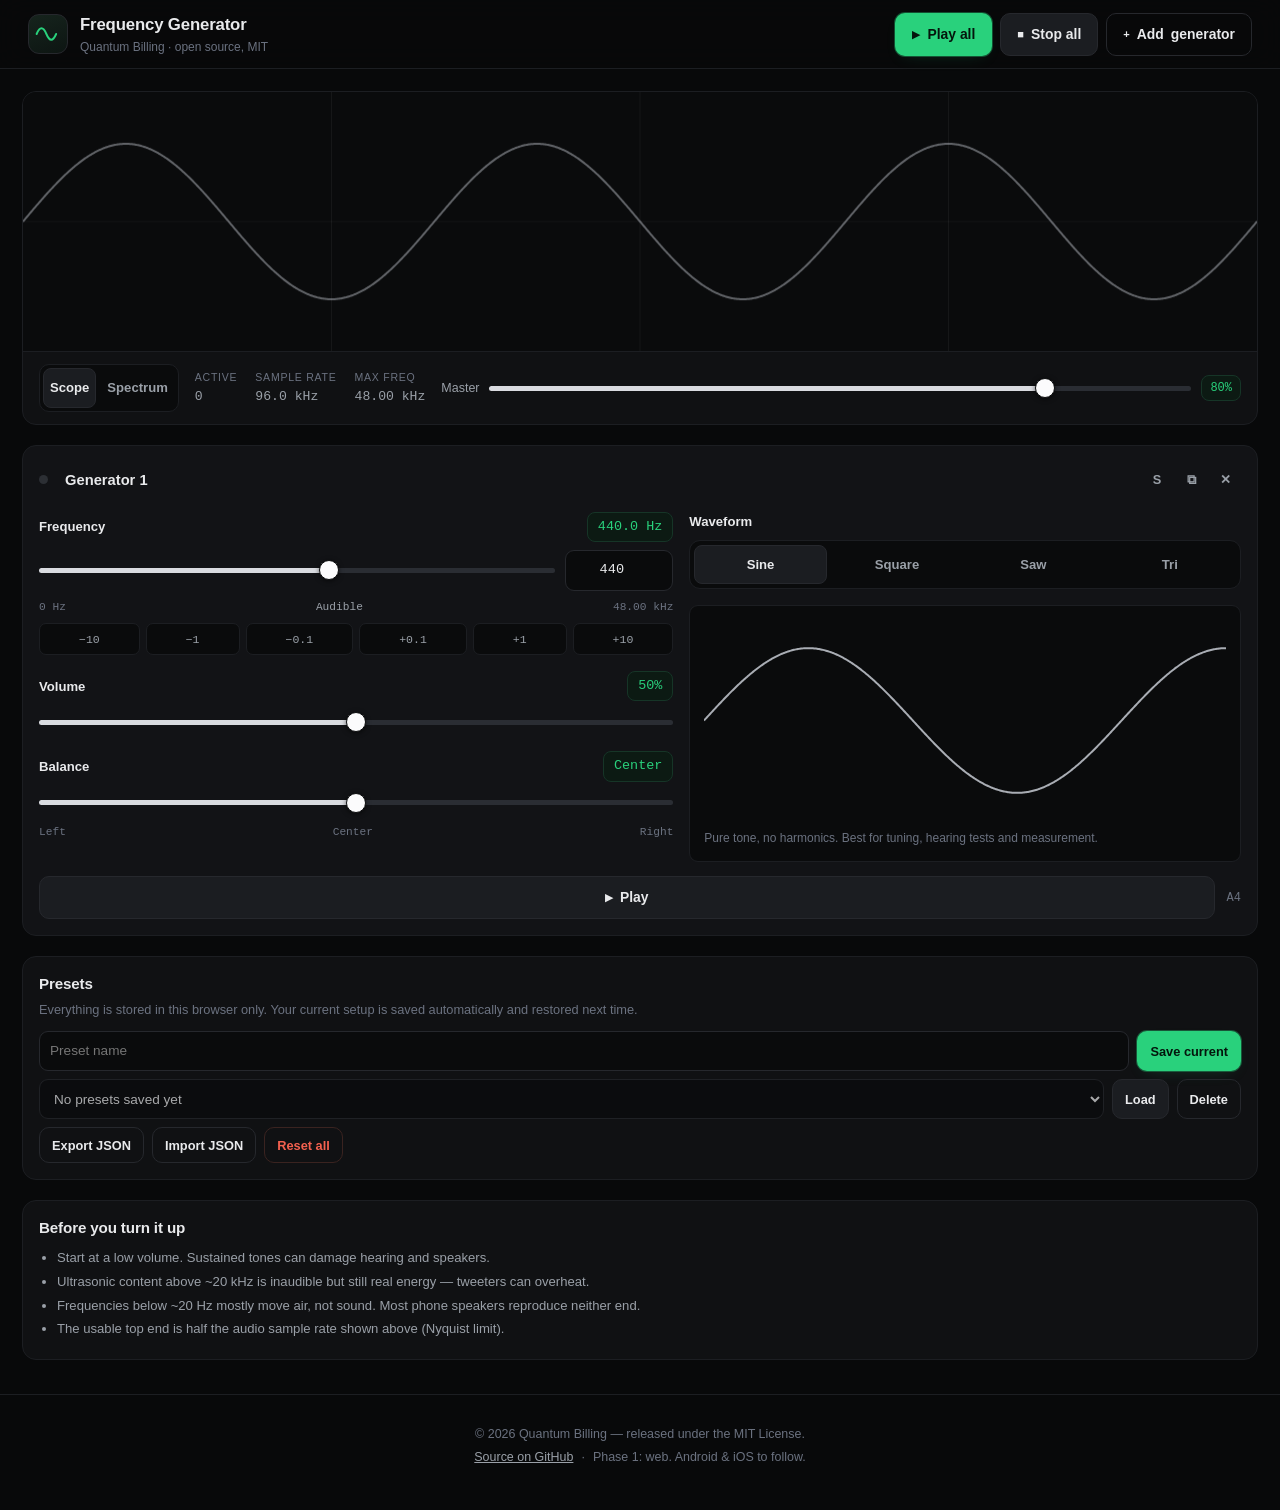
==== index.html @ 91e022f0 "Frequency generator: web app, phase 1 A dependency-free browser signal generator for Quantum Billing" ====
<!DOCTYPE html>
<html lang="en">
<head>
<meta charset="utf-8" />
<meta name="viewport" content="width=device-width, initial-scale=1, viewport-fit=cover" />
<meta name="theme-color" content="#0a0a0b" />
<title>Frequency Generator &middot; Quantum Billing</title>
<meta name="description" content="Multi-oscillator tone and frequency generator. 0 Hz to ultrasonic, multiple simultaneous waveforms, presets saved in your browser. Open source (MIT) by Quantum Billing." />
<link rel="manifest" href="./manifest.webmanifest" />
<link rel="icon" href="./assets/icons/icon.svg" type="image/svg+xml" />
<link rel="apple-touch-icon" href="./assets/icons/apple-touch-icon.png" />
<link rel="stylesheet" href="./assets/css/styles.css" />
</head>
<body>

<a class="skip-link" href="#generators">Skip to generators</a>

<header class="topbar">
  <div class="brand">
    <div class="logo" aria-hidden="true">
      <svg viewBox="0 0 32 32" width="26" height="26"><path d="M2 16 Q8 2 14 16 T26 16" fill="none" stroke="currentColor" stroke-width="2.4" stroke-linecap="round"/></svg>
    </div>
    <div class="brand-text">
      <h1>Frequency Generator</h1>
      <p class="tagline">Quantum Billing &middot; open source, MIT</p>
    </div>
  </div>

  <div class="topbar-actions">
    <button id="btnPlayAll" class="btn btn-primary" type="button">
      <span class="ico" aria-hidden="true">&#9654;</span> Play all
    </button>
    <button id="btnStopAll" class="btn" type="button">
      <span class="ico" aria-hidden="true">&#9632;</span> Stop all
    </button>
    <button id="btnAdd" class="btn btn-ghost" type="button">
      <span class="ico" aria-hidden="true">&#43;</span> Add<span class="btn-word"> generator</span>
    </button>
  </div>
</header>

<main class="wrap">

  <div id="resumeBar" class="resume-bar" hidden>
    <span>Your last session had <strong id="resumeCount">0</strong> generator(s) running.</span>
    <button id="btnResume" class="btn btn-primary btn-sm" type="button">Resume playback</button>
    <button id="btnDismissResume" class="btn btn-ghost btn-sm" type="button">Dismiss</button>
  </div>

  <div id="audioNotice" class="notice" hidden></div>

  <section class="panel scope-panel" aria-label="Output visualiser">
    <canvas id="scope" class="scope" width="1200" height="320"></canvas>
    <div class="scope-bar">
      <div class="scope-modes" role="group" aria-label="Visualiser mode">
        <button class="seg is-active" data-scope-mode="wave" type="button">Scope</button>
        <button class="seg" data-scope-mode="spectrum" type="button">Spectrum</button>
      </div>
      <dl class="stats">
        <div><dt>Active</dt><dd id="statActive">0</dd></div>
        <div><dt>Sample rate</dt><dd id="statRate">&mdash;</dd></div>
        <div><dt>Max freq</dt><dd id="statMax">&mdash;</dd></div>
      </dl>
      <label class="master-vol">
        <span>Master</span>
        <input id="masterVol" type="range" min="0" max="100" step="1" value="80" aria-label="Master volume" />
        <output id="masterVolOut" class="readout readout-sm">80%</output>
      </label>
    </div>
  </section>

  <section id="generators" class="grid" aria-label="Generators"></section>

  <section class="panel presets" aria-label="Presets and data">
    <h2 class="panel-title">Presets</h2>
    <p class="hint">Everything is stored in this browser only. Your current setup is saved automatically and restored next time.</p>
    <div class="preset-row">
      <input id="presetName" class="text-input" type="text" placeholder="Preset name" maxlength="40" aria-label="Preset name" />
      <button id="btnSavePreset" class="btn btn-primary btn-sm" type="button">Save current</button>
    </div>
    <div class="preset-row">
      <select id="presetList" class="text-input" aria-label="Saved presets"></select>
      <button id="btnLoadPreset" class="btn btn-sm" type="button">Load</button>
      <button id="btnDeletePreset" class="btn btn-ghost btn-sm" type="button">Delete</button>
    </div>
    <div class="preset-row">
      <button id="btnExport" class="btn btn-ghost btn-sm" type="button">Export JSON</button>
      <button id="btnImport" class="btn btn-ghost btn-sm" type="button">Import JSON</button>
      <button id="btnReset" class="btn btn-ghost btn-sm btn-danger" type="button">Reset all</button>
      <input id="importFile" type="file" accept="application/json,.json" hidden />
    </div>
  </section>

  <section class="panel safety" aria-label="Safety notice">
    <h2 class="panel-title">Before you turn it up</h2>
    <ul class="safety-list">
      <li>Start at a low volume. Sustained tones can damage hearing and speakers.</li>
      <li>Ultrasonic content above ~20 kHz is inaudible but still real energy &mdash; tweeters can overheat.</li>
      <li>Frequencies below ~20 Hz mostly move air, not sound. Most phone speakers reproduce neither end.</li>
      <li>The usable top end is half the audio sample rate shown above (Nyquist limit).</li>
    </ul>
  </section>
</main>

<footer class="footer">
  <p>&copy; <span id="year">2026</span> Quantum Billing &mdash; released under the MIT License.</p>
  <p class="footer-links">
    <a id="repoLink" href="https://github.com/quantum-billing/frequency-generator" rel="noopener">Source on GitHub</a>
    <span aria-hidden="true">&middot;</span>
    <span>Phase 1: web. Android &amp; iOS to follow.</span>
  </p>
</footer>

<template id="genTemplate">
  <article class="card gen">
    <header class="gen-head">
      <span class="led" aria-hidden="true"></span>
      <input class="gen-name" type="text" maxlength="28" aria-label="Generator name" />
      <div class="gen-head-actions">
        <button class="icon-btn js-solo" type="button" title="Solo (play only this one)" aria-label="Solo">S</button>
        <button class="icon-btn js-duplicate" type="button" title="Duplicate" aria-label="Duplicate">&#10697;</button>
        <button class="icon-btn js-remove" type="button" title="Remove" aria-label="Remove">&#10005;</button>
      </div>
    </header>

    <div class="gen-main">
      <div class="gen-left">
        <div class="field">
          <div class="field-head">
            <span class="field-label">Frequency</span>
            <output class="readout js-freq-readout">440.0 Hz</output>
          </div>
          <div class="freq-row">
            <input class="slider js-freq-slider" type="range" min="0" max="1000" step="0.1" aria-label="Frequency" />
            <input class="num-input js-freq-input" type="number" min="0" step="0.1" inputmode="decimal" aria-label="Frequency in hertz" />
          </div>
          <div class="scale-row">
            <span>0 Hz</span>
            <span class="js-band band">Audible</span>
            <span class="js-max">20 kHz</span>
          </div>
          <div class="nudge-row">
            <button class="chip js-nudge" data-delta="-10" type="button">&minus;10</button>
            <button class="chip js-nudge" data-delta="-1" type="button">&minus;1</button>
            <button class="chip js-nudge" data-delta="-0.1" type="button">&minus;0.1</button>
            <button class="chip js-nudge" data-delta="0.1" type="button">+0.1</button>
            <button class="chip js-nudge" data-delta="1" type="button">+1</button>
            <button class="chip js-nudge" data-delta="10" type="button">+10</button>
          </div>
        </div>

        <div class="field">
          <div class="field-head">
            <span class="field-label">Volume</span>
            <output class="readout js-vol-readout">50%</output>
          </div>
          <input class="slider js-vol" type="range" min="0" max="100" step="1" aria-label="Volume" />
        </div>

        <div class="field">
          <div class="field-head">
            <span class="field-label">Balance</span>
            <output class="readout js-pan-readout">Center</output>
          </div>
          <input class="slider js-pan" type="range" min="-100" max="100" step="1" aria-label="Stereo balance" />
          <div class="scale-row"><span>Left</span><span>Center</span><span>Right</span></div>
        </div>
      </div>

      <div class="gen-right">
        <div class="field">
          <span class="field-label">Waveform</span>
          <div class="seg-group js-waves" role="group" aria-label="Waveform type">
            <button class="seg" data-wave="sine" type="button">Sine</button>
            <button class="seg" data-wave="square" type="button">Square</button>
            <button class="seg" data-wave="sawtooth" type="button">Saw</button>
            <button class="seg" data-wave="triangle" type="button">Tri</button>
          </div>
        </div>
        <div class="wave-preview">
          <canvas class="js-preview" width="520" height="200"></canvas>
          <p class="js-wave-desc wave-desc"></p>
        </div>
      </div>
    </div>

    <footer class="gen-foot">
      <button class="btn btn-play js-play" type="button"><span class="ico" aria-hidden="true">&#9654;</span> Play</button>
      <span class="js-note note-tag"></span>
    </footer>
  </article>
</template>

<script src="./assets/js/storage.js"></script>
<script src="./assets/js/audio-engine.js"></script>
<script src="./assets/js/app.js"></script>
</body>
</html>
---- assets/css/styles.css ----
/* Frequency Generator — Quantum Billing — MIT */

:root {
  --bg: #08090a;
  --bg-panel: #101113;
  --bg-card: #121316;
  --bg-inset: #0a0b0c;
  --bg-elev: #1b1d21;
  --line: #26282d;
  --line-soft: #1c1e22;
  --text: #e9eaec;
  --text-dim: #9aa0a8;
  --text-faint: #6b7280;
  --accent: #29d17c;
  --accent-dim: #14663d;
  --accent-glow: rgba(41, 209, 124, 0.28);
  --danger: #f4614f;
  --radius: 14px;
  --radius-sm: 9px;
  --mono: ui-monospace, "SF Mono", "JetBrains Mono", "Cascadia Mono", Menlo, Consolas, monospace;
  --sans: -apple-system, BlinkMacSystemFont, "Segoe UI", Inter, Roboto, "Helvetica Neue", Arial, sans-serif;
}

* { box-sizing: border-box; }

/* Every panel below sets an explicit display, which would otherwise beat the
   user-agent rule for [hidden] and leave hidden elements on screen. */
[hidden] { display: none !important; }

html { -webkit-text-size-adjust: 100%; }

body {
  margin: 0;
  background: var(--bg);
  color: var(--text);
  font-family: var(--sans);
  font-size: 15px;
  line-height: 1.5;
  -webkit-font-smoothing: antialiased;
  padding-bottom: env(safe-area-inset-bottom);
}

h1, h2 { margin: 0; font-weight: 650; letter-spacing: -0.01em; }

.skip-link {
  position: absolute; left: -9999px; top: 0;
  background: var(--accent); color: #04150c; padding: 10px 16px; z-index: 50;
  border-radius: 0 0 var(--radius-sm) 0;
}
.skip-link:focus { left: 0; }

/* ---------- top bar ---------- */

.topbar {
  position: sticky; top: 0; z-index: 30;
  display: flex; align-items: center; justify-content: space-between;
  gap: 16px; flex-wrap: wrap;
  padding: 12px clamp(12px, 3vw, 28px);
  padding-top: calc(12px + env(safe-area-inset-top));
  background: rgba(8, 9, 10, 0.88);
  backdrop-filter: blur(14px);
  border-bottom: 1px solid var(--line-soft);
}

.brand { display: flex; align-items: center; gap: 12px; min-width: 0; }

.logo {
  display: grid; place-items: center;
  width: 40px; height: 40px; flex: none;
  border-radius: 11px;
  color: var(--accent);
  background: linear-gradient(160deg, #16241d, #0d1512);
  border: 1px solid var(--line);
}

.brand-text h1 { font-size: 1.05rem; }
.tagline { margin: 1px 0 0; font-size: 0.75rem; color: var(--text-faint); }

.topbar-actions { display: flex; gap: 8px; flex-wrap: wrap; }

/* ---------- buttons ---------- */

.btn {
  appearance: none;
  display: inline-flex; align-items: center; justify-content: center; gap: 7px;
  padding: 10px 16px;
  min-height: 42px;
  font: inherit; font-weight: 560; font-size: 0.87rem;
  color: var(--text);
  background: var(--bg-elev);
  border: 1px solid var(--line);
  border-radius: 10px;
  cursor: pointer;
  transition: background 0.14s, border-color 0.14s, transform 0.06s, color 0.14s;
  -webkit-tap-highlight-color: transparent;
}
.btn:hover { background: #24272c; }
.btn:active { transform: translateY(1px); }

.btn-primary {
  background: var(--accent); color: #04150c; border-color: transparent;
  box-shadow: 0 0 0 1px rgba(41, 209, 124, 0.35), 0 6px 18px -10px var(--accent-glow);
}
.btn-primary:hover { background: #35e089; }

.btn-ghost { background: transparent; }
.btn-ghost:hover { background: var(--bg-elev); }

.btn-danger { color: var(--danger); border-color: #3a2320; }
.btn-danger:hover { background: #2a1a18; }

.btn-sm { padding: 7px 12px; min-height: 36px; font-size: 0.8rem; }

.ico { font-size: 0.8em; line-height: 1; }

.icon-btn {
  appearance: none;
  width: 32px; height: 32px; flex: none;
  display: grid; place-items: center;
  font: inherit; font-size: 0.8rem; font-weight: 600;
  color: var(--text-dim);
  background: transparent;
  border: 1px solid transparent;
  border-radius: 8px;
  cursor: pointer;
  transition: background 0.14s, color 0.14s, border-color 0.14s;
  -webkit-tap-highlight-color: transparent;
}
.icon-btn:hover { background: var(--bg-elev); color: var(--text); }
.js-remove:hover { color: var(--danger); }
.js-solo.is-on { color: var(--accent); border-color: var(--accent-dim); background: #10201a; }

:where(button, input, select, a):focus-visible {
  outline: 2px solid var(--accent);
  outline-offset: 2px;
}

/* ---------- layout ---------- */

.wrap {
  max-width: 1320px;
  margin: 0 auto;
  padding: clamp(12px, 2.4vw, 22px);
  display: flex; flex-direction: column;
  gap: clamp(12px, 2vw, 20px);
}

.panel {
  background: var(--bg-panel);
  border: 1px solid var(--line-soft);
  border-radius: var(--radius);
}

.panel-title { font-size: 0.95rem; margin-bottom: 4px; }

.hint { margin: 0 0 12px; font-size: 0.8rem; color: var(--text-faint); }

/* ---------- notices ---------- */

.resume-bar, .notice {
  display: flex; align-items: center; gap: 12px; flex-wrap: wrap;
  padding: 12px 16px;
  border-radius: var(--radius-sm);
  font-size: 0.87rem;
  border: 1px solid var(--accent-dim);
  background: #0d1a14;
  color: #cfeadd;
}
.notice { border-color: #4a3a1e; background: #1a1509; color: #ecd9ac; }

/* ---------- scope ---------- */

.scope-panel { overflow: hidden; }

.scope {
  display: block;
  width: 100%;
  height: clamp(150px, 26vw, 260px);
  background: var(--bg-inset);
  border-bottom: 1px solid var(--line-soft);
}

.scope-bar {
  display: flex; align-items: center; gap: 16px; flex-wrap: wrap;
  padding: 12px 16px;
}

.scope-modes { display: inline-flex; gap: 4px; padding: 3px; background: var(--bg-inset); border: 1px solid var(--line-soft); border-radius: 10px; }

.stats { display: flex; gap: 18px; margin: 0; flex-wrap: wrap; }
.stats div { display: flex; flex-direction: column; gap: 1px; }
.stats dt { font-size: 0.66rem; text-transform: uppercase; letter-spacing: 0.07em; color: var(--text-faint); }
.stats dd { margin: 0; font-family: var(--mono); font-size: 0.82rem; color: var(--text-dim); }

.master-vol { display: flex; align-items: center; gap: 10px; margin-left: auto; min-width: 210px; flex: 1 1 210px; }
.master-vol > span { font-size: 0.78rem; color: var(--text-dim); }
.master-vol input { flex: 1; }

/* ---------- generator grid ---------- */

.grid {
  display: grid;
  grid-template-columns: repeat(auto-fit, minmax(min(100%, 430px), 1fr));
  gap: clamp(12px, 2vw, 18px);
}

.card {
  background: var(--bg-card);
  border: 1px solid var(--line-soft);
  border-radius: var(--radius);
  padding: 16px;
  display: flex; flex-direction: column; gap: 14px;
  transition: border-color 0.2s, box-shadow 0.2s;
}
.card.is-playing {
  border-color: var(--accent-dim);
  box-shadow: 0 0 0 1px var(--accent-dim), 0 10px 34px -22px var(--accent-glow);
}

.gen-head { display: flex; align-items: center; gap: 8px; }

.led {
  width: 9px; height: 9px; flex: none;
  border-radius: 50%;
  background: #2c2f34;
  transition: background 0.2s, box-shadow 0.2s;
}
.is-playing .led { background: var(--accent); box-shadow: 0 0 10px var(--accent-glow); }

.gen-name {
  flex: 1; min-width: 0;
  font: inherit; font-weight: 600; font-size: 0.92rem;
  color: var(--text);
  background: transparent;
  border: 1px solid transparent;
  border-radius: 8px;
  padding: 6px 8px;
}
.gen-name:hover { border-color: var(--line); }
.gen-name:focus { border-color: var(--line); background: var(--bg-inset); outline: none; }

.gen-head-actions { display: flex; gap: 2px; flex: none; }

.gen-main { display: grid; grid-template-columns: 1fr; gap: 16px; }

.gen-left, .gen-right { display: flex; flex-direction: column; gap: 16px; min-width: 0; }

/* ---------- fields ---------- */

.field { display: flex; flex-direction: column; gap: 8px; }
.field-head { display: flex; align-items: center; justify-content: space-between; gap: 10px; }
.field-label { font-size: 0.82rem; font-weight: 600; color: var(--text); }

.readout {
  font-family: var(--mono);
  font-size: 0.84rem;
  color: var(--accent);
  background: #0c1a13;
  border: 1px solid #163527;
  border-radius: 8px;
  padding: 4px 10px;
  white-space: nowrap;
}
.readout-sm { font-size: 0.75rem; padding: 3px 8px; }

.freq-row { display: flex; gap: 10px; align-items: center; }
.freq-row .slider { flex: 1; min-width: 0; }

.num-input, .text-input {
  font: inherit; font-family: var(--mono); font-size: 0.85rem;
  color: var(--text);
  background: var(--bg-inset);
  border: 1px solid var(--line);
  border-radius: var(--radius-sm);
  padding: 9px 10px;
  min-height: 40px;
  width: 100%;
}
.num-input { width: 108px; flex: none; text-align: center; }
.text-input { font-family: var(--sans); }
.num-input:focus, .text-input:focus { border-color: var(--accent-dim); outline: none; }

.scale-row {
  display: flex; justify-content: space-between; gap: 8px;
  font-size: 0.7rem; color: var(--text-faint);
  font-family: var(--mono);
}

.band { color: var(--text-dim); }
.band[data-band="Ultrasonic"] { color: #7db2ff; }
.band[data-band="Infrasound"] { color: #d09bff; }
.band[data-band="DC"] { color: var(--text-faint); }

.nudge-row { display: flex; gap: 6px; flex-wrap: wrap; }

.chip {
  appearance: none;
  font: inherit; font-family: var(--mono); font-size: 0.72rem;
  color: var(--text-dim);
  background: var(--bg-inset);
  border: 1px solid var(--line-soft);
  border-radius: 7px;
  padding: 6px 9px;
  min-height: 32px;
  cursor: pointer;
  flex: 1 1 auto;
  -webkit-tap-highlight-color: transparent;
}
.chip:hover { background: var(--bg-elev); color: var(--text); }

/* ---------- sliders ---------- */

.slider, .master-vol input {
  appearance: none; -webkit-appearance: none;
  width: 100%;
  height: 26px;
  background: transparent;
  cursor: pointer;
  margin: 0;
}

.slider::-webkit-slider-runnable-track,
.master-vol input::-webkit-slider-runnable-track {
  height: 5px; border-radius: 3px;
  background: linear-gradient(to right, #d9dbe0 var(--fill, 50%), #2a2d33 var(--fill, 50%));
}
.slider::-moz-range-track,
.master-vol input::-moz-range-track {
  height: 5px; border-radius: 3px;
  background: linear-gradient(to right, #d9dbe0 var(--fill, 50%), #2a2d33 var(--fill, 50%));
}

.slider::-webkit-slider-thumb,
.master-vol input::-webkit-slider-thumb {
  -webkit-appearance: none;
  width: 20px; height: 20px; margin-top: -7.5px;
  border-radius: 50%;
  background: #fbfbfc;
  border: 1px solid #0b0c0d;
  box-shadow: 0 1px 5px rgba(0, 0, 0, 0.6);
}
.slider::-moz-range-thumb,
.master-vol input::-moz-range-thumb {
  width: 20px; height: 20px;
  border-radius: 50%;
  background: #fbfbfc;
  border: 1px solid #0b0c0d;
  box-shadow: 0 1px 5px rgba(0, 0, 0, 0.6);
}

/* ---------- waveform picker ---------- */

.seg-group {
  display: grid; grid-template-columns: repeat(4, 1fr);
  gap: 4px; padding: 4px;
  background: var(--bg-inset);
  border: 1px solid var(--line-soft);
  border-radius: 11px;
}

.seg {
  appearance: none;
  font: inherit; font-size: 0.82rem; font-weight: 550;
  color: var(--text-dim);
  background: transparent;
  border: 1px solid transparent;
  border-radius: 8px;
  padding: 9px 6px;
  min-height: 38px;
  cursor: pointer;
  transition: background 0.14s, color 0.14s;
  -webkit-tap-highlight-color: transparent;
}
.seg:hover { color: var(--text); }
.seg.is-active { background: var(--bg-elev); color: var(--text); border-color: var(--line); }

.wave-preview {
  flex: 1;
  display: flex; flex-direction: column; gap: 8px;
  padding: 14px;
  background: var(--bg-inset);
  border: 1px solid var(--line-soft);
  border-radius: var(--radius-sm);
  min-height: 130px;
}
.wave-preview canvas { display: block; width: 100%; height: 86px; flex: 1; }
.wave-desc { margin: 0; font-size: 0.75rem; color: var(--text-faint); }

/* ---------- card footer ---------- */

.gen-foot { display: flex; align-items: center; gap: 12px; }

.btn-play { flex: 1; }
.is-playing .btn-play {
  background: var(--accent); color: #04150c; border-color: transparent;
}

.note-tag { font-family: var(--mono); font-size: 0.75rem; color: var(--text-faint); white-space: nowrap; }

/* ---------- presets / safety ---------- */

.presets, .safety { padding: 16px; }

.preset-row { display: flex; gap: 8px; flex-wrap: wrap; margin-bottom: 8px; }
.preset-row .text-input { flex: 1 1 180px; width: auto; }
.preset-row:last-child { margin-bottom: 0; }

.safety-list { margin: 8px 0 0; padding-left: 18px; color: var(--text-dim); font-size: 0.82rem; }
.safety-list li { margin-bottom: 4px; }

/* ---------- footer ---------- */

.footer {
  padding: 26px clamp(12px, 3vw, 28px) 40px;
  text-align: center;
  color: var(--text-faint);
  font-size: 0.78rem;
  border-top: 1px solid var(--line-soft);
  margin-top: 12px;
}
.footer p { margin: 4px 0; }
.footer-links { display: flex; gap: 8px; justify-content: center; flex-wrap: wrap; }
.footer a { color: var(--text-dim); }

/* ---------- responsive ---------- */

@media (min-width: 760px) {
  .gen-main { grid-template-columns: 1.15fr 1fr; }
}

/* "Add generator" wraps to two lines on a narrow phone; "Add" is enough there. */
@media (max-width: 440px) {
  .btn-word { display: none; }
}

@media (max-width: 620px) {
  .topbar { padding-bottom: 10px; }
  .topbar-actions { width: 100%; }
  .topbar-actions .btn { flex: 1; padding-inline: 8px; }
  .brand-text h1 { font-size: 0.98rem; }
  .master-vol { margin-left: 0; }
  .stats { gap: 14px; }
  .num-input { width: 92px; }
  .card { padding: 14px; }
}

@media (prefers-reduced-motion: reduce) {
  * { transition: none !important; animation: none !important; }
}
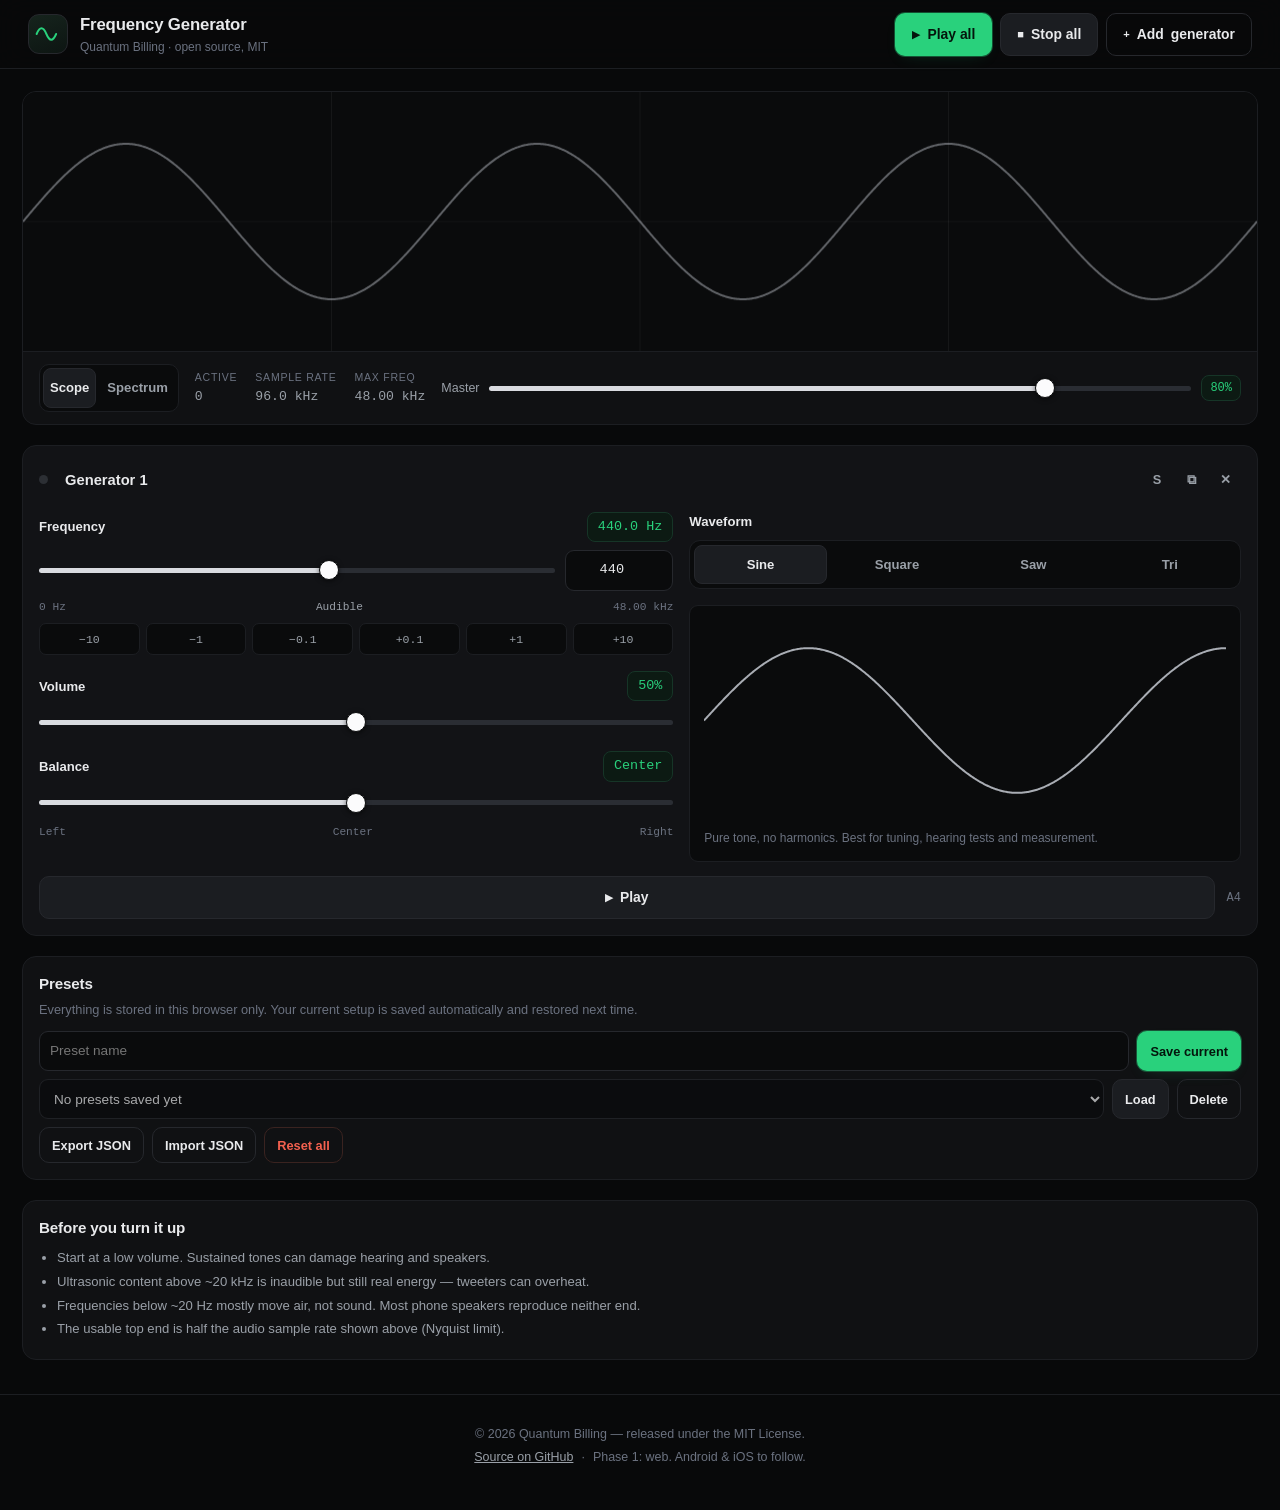
==== commit e6d5bba6: "Fix hidden panels showing, and tighten the card layout - [hidden] was being overridden by the explic" ====
--- a/index.html
+++ b/index.html
@@ -34,7 +34,7 @@
       <span class="ico" aria-hidden="true">&#9632;</span> Stop all
     </button>
     <button id="btnAdd" class="btn btn-ghost" type="button">
-      <span class="ico" aria-hidden="true">&#43;</span> Add<span class="btn-word"> generator</span>
+      <span class="ico" aria-hidden="true">&#43;</span> Add<span class="btn-word">generator</span>
     </button>
   </div>
 </header>
--- a/assets/css/styles.css
+++ b/assets/css/styles.css
@@ -1,449 +1,450 @@
-/* Frequency Generator — Quantum Billing — MIT */
-
-:root {
-  --bg: #08090a;
-  --bg-panel: #101113;
-  --bg-card: #121316;
-  --bg-inset: #0a0b0c;
-  --bg-elev: #1b1d21;
-  --line: #26282d;
-  --line-soft: #1c1e22;
-  --text: #e9eaec;
-  --text-dim: #9aa0a8;
-  --text-faint: #6b7280;
-  --accent: #29d17c;
-  --accent-dim: #14663d;
-  --accent-glow: rgba(41, 209, 124, 0.28);
-  --danger: #f4614f;
-  --radius: 14px;
-  --radius-sm: 9px;
-  --mono: ui-monospace, "SF Mono", "JetBrains Mono", "Cascadia Mono", Menlo, Consolas, monospace;
-  --sans: -apple-system, BlinkMacSystemFont, "Segoe UI", Inter, Roboto, "Helvetica Neue", Arial, sans-serif;
-}
-
-* { box-sizing: border-box; }
-
-/* Every panel below sets an explicit display, which would otherwise beat the
-   user-agent rule for [hidden] and leave hidden elements on screen. */
-[hidden] { display: none !important; }
-
-html { -webkit-text-size-adjust: 100%; }
-
-body {
-  margin: 0;
-  background: var(--bg);
-  color: var(--text);
-  font-family: var(--sans);
-  font-size: 15px;
-  line-height: 1.5;
-  -webkit-font-smoothing: antialiased;
-  padding-bottom: env(safe-area-inset-bottom);
-}
-
-h1, h2 { margin: 0; font-weight: 650; letter-spacing: -0.01em; }
-
-.skip-link {
-  position: absolute; left: -9999px; top: 0;
-  background: var(--accent); color: #04150c; padding: 10px 16px; z-index: 50;
-  border-radius: 0 0 var(--radius-sm) 0;
-}
-.skip-link:focus { left: 0; }
-
-/* ---------- top bar ---------- */
-
-.topbar {
-  position: sticky; top: 0; z-index: 30;
-  display: flex; align-items: center; justify-content: space-between;
-  gap: 16px; flex-wrap: wrap;
-  padding: 12px clamp(12px, 3vw, 28px);
-  padding-top: calc(12px + env(safe-area-inset-top));
-  background: rgba(8, 9, 10, 0.88);
-  backdrop-filter: blur(14px);
-  border-bottom: 1px solid var(--line-soft);
-}
-
-.brand { display: flex; align-items: center; gap: 12px; min-width: 0; }
-
-.logo {
-  display: grid; place-items: center;
-  width: 40px; height: 40px; flex: none;
-  border-radius: 11px;
-  color: var(--accent);
-  background: linear-gradient(160deg, #16241d, #0d1512);
-  border: 1px solid var(--line);
-}
-
-.brand-text h1 { font-size: 1.05rem; }
-.tagline { margin: 1px 0 0; font-size: 0.75rem; color: var(--text-faint); }
-
-.topbar-actions { display: flex; gap: 8px; flex-wrap: wrap; }
-
-/* ---------- buttons ---------- */
-
-.btn {
-  appearance: none;
-  display: inline-flex; align-items: center; justify-content: center; gap: 7px;
-  padding: 10px 16px;
-  min-height: 42px;
-  font: inherit; font-weight: 560; font-size: 0.87rem;
-  color: var(--text);
-  background: var(--bg-elev);
-  border: 1px solid var(--line);
-  border-radius: 10px;
-  cursor: pointer;
-  transition: background 0.14s, border-color 0.14s, transform 0.06s, color 0.14s;
-  -webkit-tap-highlight-color: transparent;
-}
-.btn:hover { background: #24272c; }
-.btn:active { transform: translateY(1px); }
-
-.btn-primary {
-  background: var(--accent); color: #04150c; border-color: transparent;
-  box-shadow: 0 0 0 1px rgba(41, 209, 124, 0.35), 0 6px 18px -10px var(--accent-glow);
-}
-.btn-primary:hover { background: #35e089; }
-
-.btn-ghost { background: transparent; }
-.btn-ghost:hover { background: var(--bg-elev); }
-
-.btn-danger { color: var(--danger); border-color: #3a2320; }
-.btn-danger:hover { background: #2a1a18; }
-
-.btn-sm { padding: 7px 12px; min-height: 36px; font-size: 0.8rem; }
-
-.ico { font-size: 0.8em; line-height: 1; }
-
-.icon-btn {
-  appearance: none;
-  width: 32px; height: 32px; flex: none;
-  display: grid; place-items: center;
-  font: inherit; font-size: 0.8rem; font-weight: 600;
-  color: var(--text-dim);
-  background: transparent;
-  border: 1px solid transparent;
-  border-radius: 8px;
-  cursor: pointer;
-  transition: background 0.14s, color 0.14s, border-color 0.14s;
-  -webkit-tap-highlight-color: transparent;
-}
-.icon-btn:hover { background: var(--bg-elev); color: var(--text); }
-.js-remove:hover { color: var(--danger); }
-.js-solo.is-on { color: var(--accent); border-color: var(--accent-dim); background: #10201a; }
-
-:where(button, input, select, a):focus-visible {
-  outline: 2px solid var(--accent);
-  outline-offset: 2px;
-}
-
-/* ---------- layout ---------- */
-
-.wrap {
-  max-width: 1320px;
-  margin: 0 auto;
-  padding: clamp(12px, 2.4vw, 22px);
-  display: flex; flex-direction: column;
-  gap: clamp(12px, 2vw, 20px);
-}
-
-.panel {
-  background: var(--bg-panel);
-  border: 1px solid var(--line-soft);
-  border-radius: var(--radius);
-}
-
-.panel-title { font-size: 0.95rem; margin-bottom: 4px; }
-
-.hint { margin: 0 0 12px; font-size: 0.8rem; color: var(--text-faint); }
-
-/* ---------- notices ---------- */
-
-.resume-bar, .notice {
-  display: flex; align-items: center; gap: 12px; flex-wrap: wrap;
-  padding: 12px 16px;
-  border-radius: var(--radius-sm);
-  font-size: 0.87rem;
-  border: 1px solid var(--accent-dim);
-  background: #0d1a14;
-  color: #cfeadd;
-}
-.notice { border-color: #4a3a1e; background: #1a1509; color: #ecd9ac; }
-
-/* ---------- scope ---------- */
-
-.scope-panel { overflow: hidden; }
-
-.scope {
-  display: block;
-  width: 100%;
-  height: clamp(150px, 26vw, 260px);
-  background: var(--bg-inset);
-  border-bottom: 1px solid var(--line-soft);
-}
-
-.scope-bar {
-  display: flex; align-items: center; gap: 16px; flex-wrap: wrap;
-  padding: 12px 16px;
-}
-
-.scope-modes { display: inline-flex; gap: 4px; padding: 3px; background: var(--bg-inset); border: 1px solid var(--line-soft); border-radius: 10px; }
-
-.stats { display: flex; gap: 18px; margin: 0; flex-wrap: wrap; }
-.stats div { display: flex; flex-direction: column; gap: 1px; }
-.stats dt { font-size: 0.66rem; text-transform: uppercase; letter-spacing: 0.07em; color: var(--text-faint); }
-.stats dd { margin: 0; font-family: var(--mono); font-size: 0.82rem; color: var(--text-dim); }
-
-.master-vol { display: flex; align-items: center; gap: 10px; margin-left: auto; min-width: 210px; flex: 1 1 210px; }
-.master-vol > span { font-size: 0.78rem; color: var(--text-dim); }
-.master-vol input { flex: 1; }
-
-/* ---------- generator grid ---------- */
-
-.grid {
-  display: grid;
-  grid-template-columns: repeat(auto-fit, minmax(min(100%, 430px), 1fr));
-  gap: clamp(12px, 2vw, 18px);
-}
-
-.card {
-  background: var(--bg-card);
-  border: 1px solid var(--line-soft);
-  border-radius: var(--radius);
-  padding: 16px;
-  display: flex; flex-direction: column; gap: 14px;
-  transition: border-color 0.2s, box-shadow 0.2s;
-}
-.card.is-playing {
-  border-color: var(--accent-dim);
-  box-shadow: 0 0 0 1px var(--accent-dim), 0 10px 34px -22px var(--accent-glow);
-}
-
-.gen-head { display: flex; align-items: center; gap: 8px; }
-
-.led {
-  width: 9px; height: 9px; flex: none;
-  border-radius: 50%;
-  background: #2c2f34;
-  transition: background 0.2s, box-shadow 0.2s;
-}
-.is-playing .led { background: var(--accent); box-shadow: 0 0 10px var(--accent-glow); }
-
-.gen-name {
-  flex: 1; min-width: 0;
-  font: inherit; font-weight: 600; font-size: 0.92rem;
-  color: var(--text);
-  background: transparent;
-  border: 1px solid transparent;
-  border-radius: 8px;
-  padding: 6px 8px;
-}
-.gen-name:hover { border-color: var(--line); }
-.gen-name:focus { border-color: var(--line); background: var(--bg-inset); outline: none; }
-
-.gen-head-actions { display: flex; gap: 2px; flex: none; }
-
-.gen-main { display: grid; grid-template-columns: 1fr; gap: 16px; }
-
-.gen-left, .gen-right { display: flex; flex-direction: column; gap: 16px; min-width: 0; }
-
-/* ---------- fields ---------- */
-
-.field { display: flex; flex-direction: column; gap: 8px; }
-.field-head { display: flex; align-items: center; justify-content: space-between; gap: 10px; }
-.field-label { font-size: 0.82rem; font-weight: 600; color: var(--text); }
-
-.readout {
-  font-family: var(--mono);
-  font-size: 0.84rem;
-  color: var(--accent);
-  background: #0c1a13;
-  border: 1px solid #163527;
-  border-radius: 8px;
-  padding: 4px 10px;
-  white-space: nowrap;
-}
-.readout-sm { font-size: 0.75rem; padding: 3px 8px; }
-
-.freq-row { display: flex; gap: 10px; align-items: center; }
-.freq-row .slider { flex: 1; min-width: 0; }
-
-.num-input, .text-input {
-  font: inherit; font-family: var(--mono); font-size: 0.85rem;
-  color: var(--text);
-  background: var(--bg-inset);
-  border: 1px solid var(--line);
-  border-radius: var(--radius-sm);
-  padding: 9px 10px;
-  min-height: 40px;
-  width: 100%;
-}
-.num-input { width: 108px; flex: none; text-align: center; }
-.text-input { font-family: var(--sans); }
-.num-input:focus, .text-input:focus { border-color: var(--accent-dim); outline: none; }
-
-.scale-row {
-  display: flex; justify-content: space-between; gap: 8px;
-  font-size: 0.7rem; color: var(--text-faint);
-  font-family: var(--mono);
-}
-
-.band { color: var(--text-dim); }
-.band[data-band="Ultrasonic"] { color: #7db2ff; }
-.band[data-band="Infrasound"] { color: #d09bff; }
-.band[data-band="DC"] { color: var(--text-faint); }
-
-.nudge-row { display: flex; gap: 6px; flex-wrap: wrap; }
-
-.chip {
-  appearance: none;
-  font: inherit; font-family: var(--mono); font-size: 0.72rem;
-  color: var(--text-dim);
-  background: var(--bg-inset);
-  border: 1px solid var(--line-soft);
-  border-radius: 7px;
-  padding: 6px 9px;
-  min-height: 32px;
-  cursor: pointer;
-  flex: 1 1 auto;
-  -webkit-tap-highlight-color: transparent;
-}
-.chip:hover { background: var(--bg-elev); color: var(--text); }
-
-/* ---------- sliders ---------- */
-
-.slider, .master-vol input {
-  appearance: none; -webkit-appearance: none;
-  width: 100%;
-  height: 26px;
-  background: transparent;
-  cursor: pointer;
-  margin: 0;
-}
-
-.slider::-webkit-slider-runnable-track,
-.master-vol input::-webkit-slider-runnable-track {
-  height: 5px; border-radius: 3px;
-  background: linear-gradient(to right, #d9dbe0 var(--fill, 50%), #2a2d33 var(--fill, 50%));
-}
-.slider::-moz-range-track,
-.master-vol input::-moz-range-track {
-  height: 5px; border-radius: 3px;
-  background: linear-gradient(to right, #d9dbe0 var(--fill, 50%), #2a2d33 var(--fill, 50%));
-}
-
-.slider::-webkit-slider-thumb,
-.master-vol input::-webkit-slider-thumb {
-  -webkit-appearance: none;
-  width: 20px; height: 20px; margin-top: -7.5px;
-  border-radius: 50%;
-  background: #fbfbfc;
-  border: 1px solid #0b0c0d;
-  box-shadow: 0 1px 5px rgba(0, 0, 0, 0.6);
-}
-.slider::-moz-range-thumb,
-.master-vol input::-moz-range-thumb {
-  width: 20px; height: 20px;
-  border-radius: 50%;
-  background: #fbfbfc;
-  border: 1px solid #0b0c0d;
-  box-shadow: 0 1px 5px rgba(0, 0, 0, 0.6);
-}
-
-/* ---------- waveform picker ---------- */
-
-.seg-group {
-  display: grid; grid-template-columns: repeat(4, 1fr);
-  gap: 4px; padding: 4px;
-  background: var(--bg-inset);
-  border: 1px solid var(--line-soft);
-  border-radius: 11px;
-}
-
-.seg {
-  appearance: none;
-  font: inherit; font-size: 0.82rem; font-weight: 550;
-  color: var(--text-dim);
-  background: transparent;
-  border: 1px solid transparent;
-  border-radius: 8px;
-  padding: 9px 6px;
-  min-height: 38px;
-  cursor: pointer;
-  transition: background 0.14s, color 0.14s;
-  -webkit-tap-highlight-color: transparent;
-}
-.seg:hover { color: var(--text); }
-.seg.is-active { background: var(--bg-elev); color: var(--text); border-color: var(--line); }
-
-.wave-preview {
-  flex: 1;
-  display: flex; flex-direction: column; gap: 8px;
-  padding: 14px;
-  background: var(--bg-inset);
-  border: 1px solid var(--line-soft);
-  border-radius: var(--radius-sm);
-  min-height: 130px;
-}
-.wave-preview canvas { display: block; width: 100%; height: 86px; flex: 1; }
-.wave-desc { margin: 0; font-size: 0.75rem; color: var(--text-faint); }
-
-/* ---------- card footer ---------- */
-
-.gen-foot { display: flex; align-items: center; gap: 12px; }
-
-.btn-play { flex: 1; }
-.is-playing .btn-play {
-  background: var(--accent); color: #04150c; border-color: transparent;
-}
-
-.note-tag { font-family: var(--mono); font-size: 0.75rem; color: var(--text-faint); white-space: nowrap; }
-
-/* ---------- presets / safety ---------- */
-
-.presets, .safety { padding: 16px; }
-
-.preset-row { display: flex; gap: 8px; flex-wrap: wrap; margin-bottom: 8px; }
-.preset-row .text-input { flex: 1 1 180px; width: auto; }
-.preset-row:last-child { margin-bottom: 0; }
-
-.safety-list { margin: 8px 0 0; padding-left: 18px; color: var(--text-dim); font-size: 0.82rem; }
-.safety-list li { margin-bottom: 4px; }
-
-/* ---------- footer ---------- */
-
-.footer {
-  padding: 26px clamp(12px, 3vw, 28px) 40px;
-  text-align: center;
-  color: var(--text-faint);
-  font-size: 0.78rem;
-  border-top: 1px solid var(--line-soft);
-  margin-top: 12px;
-}
-.footer p { margin: 4px 0; }
-.footer-links { display: flex; gap: 8px; justify-content: center; flex-wrap: wrap; }
-.footer a { color: var(--text-dim); }
-
-/* ---------- responsive ---------- */
-
-@media (min-width: 760px) {
-  .gen-main { grid-template-columns: 1.15fr 1fr; }
-}
-
-/* "Add generator" wraps to two lines on a narrow phone; "Add" is enough there. */
-@media (max-width: 440px) {
-  .btn-word { display: none; }
-}
-
-@media (max-width: 620px) {
-  .topbar { padding-bottom: 10px; }
-  .topbar-actions { width: 100%; }
-  .topbar-actions .btn { flex: 1; padding-inline: 8px; }
-  .brand-text h1 { font-size: 0.98rem; }
-  .master-vol { margin-left: 0; }
-  .stats { gap: 14px; }
-  .num-input { width: 92px; }
-  .card { padding: 14px; }
-}
-
-@media (prefers-reduced-motion: reduce) {
-  * { transition: none !important; animation: none !important; }
-}
+/* Frequency Generator — Quantum Billing — MIT */
+
+:root {
+  --bg: #08090a;
+  --bg-panel: #101113;
+  --bg-card: #121316;
+  --bg-inset: #0a0b0c;
+  --bg-elev: #1b1d21;
+  --line: #26282d;
+  --line-soft: #1c1e22;
+  --text: #e9eaec;
+  --text-dim: #9aa0a8;
+  --text-faint: #6b7280;
+  --accent: #29d17c;
+  --accent-dim: #14663d;
+  --accent-glow: rgba(41, 209, 124, 0.28);
+  --danger: #f4614f;
+  --radius: 14px;
+  --radius-sm: 9px;
+  --mono: ui-monospace, "SF Mono", "JetBrains Mono", "Cascadia Mono", Menlo, Consolas, monospace;
+  --sans: -apple-system, BlinkMacSystemFont, "Segoe UI", Inter, Roboto, "Helvetica Neue", Arial, sans-serif;
+}
+
+* { box-sizing: border-box; }
+
+/* Every panel below sets an explicit display, which would otherwise beat the
+   user-agent rule for [hidden] and leave hidden elements on screen. */
+[hidden] { display: none !important; }
+
+html { -webkit-text-size-adjust: 100%; }
+
+body {
+  margin: 0;
+  background: var(--bg);
+  color: var(--text);
+  font-family: var(--sans);
+  font-size: 15px;
+  line-height: 1.5;
+  -webkit-font-smoothing: antialiased;
+  padding-bottom: env(safe-area-inset-bottom);
+}
+
+h1, h2 { margin: 0; font-weight: 650; letter-spacing: -0.01em; }
+
+.skip-link {
+  position: absolute; left: -9999px; top: 0;
+  background: var(--accent); color: #04150c; padding: 10px 16px; z-index: 50;
+  border-radius: 0 0 var(--radius-sm) 0;
+}
+.skip-link:focus { left: 0; }
+
+/* ---------- top bar ---------- */
+
+.topbar {
+  position: sticky; top: 0; z-index: 30;
+  display: flex; align-items: center; justify-content: space-between;
+  gap: 16px; flex-wrap: wrap;
+  padding: 12px clamp(12px, 3vw, 28px);
+  padding-top: calc(12px + env(safe-area-inset-top));
+  background: rgba(8, 9, 10, 0.88);
+  backdrop-filter: blur(14px);
+  border-bottom: 1px solid var(--line-soft);
+}
+
+.brand { display: flex; align-items: center; gap: 12px; min-width: 0; }
+
+.logo {
+  display: grid; place-items: center;
+  width: 40px; height: 40px; flex: none;
+  border-radius: 11px;
+  color: var(--accent);
+  background: linear-gradient(160deg, #16241d, #0d1512);
+  border: 1px solid var(--line);
+}
+
+.brand-text h1 { font-size: 1.05rem; }
+.tagline { margin: 1px 0 0; font-size: 0.75rem; color: var(--text-faint); }
+
+.topbar-actions { display: flex; gap: 8px; flex-wrap: wrap; }
+
+/* ---------- buttons ---------- */
+
+.btn {
+  appearance: none;
+  display: inline-flex; align-items: center; justify-content: center; gap: 7px;
+  padding: 10px 16px;
+  min-height: 42px;
+  font: inherit; font-weight: 560; font-size: 0.87rem;
+  color: var(--text);
+  background: var(--bg-elev);
+  border: 1px solid var(--line);
+  border-radius: 10px;
+  cursor: pointer;
+  transition: background 0.14s, border-color 0.14s, transform 0.06s, color 0.14s;
+  -webkit-tap-highlight-color: transparent;
+}
+.btn:hover { background: #24272c; }
+.btn:active { transform: translateY(1px); }
+
+.btn-primary {
+  background: var(--accent); color: #04150c; border-color: transparent;
+  box-shadow: 0 0 0 1px rgba(41, 209, 124, 0.35), 0 6px 18px -10px var(--accent-glow);
+}
+.btn-primary:hover { background: #35e089; }
+
+.btn-ghost { background: transparent; }
+.btn-ghost:hover { background: var(--bg-elev); }
+
+.btn-danger { color: var(--danger); border-color: #3a2320; }
+.btn-danger:hover { background: #2a1a18; }
+
+.btn-sm { padding: 7px 12px; min-height: 36px; font-size: 0.8rem; }
+
+.ico { font-size: 0.8em; line-height: 1; }
+
+.icon-btn {
+  appearance: none;
+  width: 32px; height: 32px; flex: none;
+  display: grid; place-items: center;
+  font: inherit; font-size: 0.8rem; font-weight: 600;
+  color: var(--text-dim);
+  background: transparent;
+  border: 1px solid transparent;
+  border-radius: 8px;
+  cursor: pointer;
+  transition: background 0.14s, color 0.14s, border-color 0.14s;
+  -webkit-tap-highlight-color: transparent;
+}
+.icon-btn:hover { background: var(--bg-elev); color: var(--text); }
+.js-remove:hover { color: var(--danger); }
+.js-solo.is-on { color: var(--accent); border-color: var(--accent-dim); background: #10201a; }
+
+:where(button, input, select, a):focus-visible {
+  outline: 2px solid var(--accent);
+  outline-offset: 2px;
+}
+
+/* ---------- layout ---------- */
+
+.wrap {
+  max-width: 1320px;
+  margin: 0 auto;
+  padding: clamp(12px, 2.4vw, 22px);
+  display: flex; flex-direction: column;
+  gap: clamp(12px, 2vw, 20px);
+}
+
+.panel {
+  background: var(--bg-panel);
+  border: 1px solid var(--line-soft);
+  border-radius: var(--radius);
+}
+
+.panel-title { font-size: 0.95rem; margin-bottom: 4px; }
+
+.hint { margin: 0 0 12px; font-size: 0.8rem; color: var(--text-faint); }
+
+/* ---------- notices ---------- */
+
+.resume-bar, .notice {
+  display: flex; align-items: center; gap: 12px; flex-wrap: wrap;
+  padding: 12px 16px;
+  border-radius: var(--radius-sm);
+  font-size: 0.87rem;
+  border: 1px solid var(--accent-dim);
+  background: #0d1a14;
+  color: #cfeadd;
+}
+.notice { border-color: #4a3a1e; background: #1a1509; color: #ecd9ac; }
+
+/* ---------- scope ---------- */
+
+.scope-panel { overflow: hidden; }
+
+.scope {
+  display: block;
+  width: 100%;
+  height: clamp(150px, 26vw, 260px);
+  background: var(--bg-inset);
+  border-bottom: 1px solid var(--line-soft);
+}
+
+.scope-bar {
+  display: flex; align-items: center; gap: 16px; flex-wrap: wrap;
+  padding: 12px 16px;
+}
+
+.scope-modes { display: inline-flex; gap: 4px; padding: 3px; background: var(--bg-inset); border: 1px solid var(--line-soft); border-radius: 10px; }
+
+.stats { display: flex; gap: 18px; margin: 0; flex-wrap: wrap; }
+.stats div { display: flex; flex-direction: column; gap: 1px; }
+.stats dt { font-size: 0.66rem; text-transform: uppercase; letter-spacing: 0.07em; color: var(--text-faint); }
+.stats dd { margin: 0; font-family: var(--mono); font-size: 0.82rem; color: var(--text-dim); }
+
+.master-vol { display: flex; align-items: center; gap: 10px; margin-left: auto; min-width: 210px; flex: 1 1 210px; }
+.master-vol > span { font-size: 0.78rem; color: var(--text-dim); }
+.master-vol input { flex: 1; }
+
+/* ---------- generator grid ---------- */
+
+.grid {
+  display: grid;
+  grid-template-columns: repeat(auto-fit, minmax(min(100%, 430px), 1fr));
+  gap: clamp(12px, 2vw, 18px);
+}
+
+.card {
+  background: var(--bg-card);
+  border: 1px solid var(--line-soft);
+  border-radius: var(--radius);
+  padding: 16px;
+  display: flex; flex-direction: column; gap: 14px;
+  transition: border-color 0.2s, box-shadow 0.2s;
+}
+.card.is-playing {
+  border-color: var(--accent-dim);
+  box-shadow: 0 0 0 1px var(--accent-dim), 0 10px 34px -22px var(--accent-glow);
+}
+
+.gen-head { display: flex; align-items: center; gap: 8px; }
+
+.led {
+  width: 9px; height: 9px; flex: none;
+  border-radius: 50%;
+  background: #2c2f34;
+  transition: background 0.2s, box-shadow 0.2s;
+}
+.is-playing .led { background: var(--accent); box-shadow: 0 0 10px var(--accent-glow); }
+
+.gen-name {
+  flex: 1; min-width: 0;
+  font: inherit; font-weight: 600; font-size: 0.92rem;
+  color: var(--text);
+  background: transparent;
+  border: 1px solid transparent;
+  border-radius: 8px;
+  padding: 6px 8px;
+}
+.gen-name:hover { border-color: var(--line); }
+.gen-name:focus { border-color: var(--line); background: var(--bg-inset); outline: none; }
+
+.gen-head-actions { display: flex; gap: 2px; flex: none; }
+
+.gen-main { display: grid; grid-template-columns: 1fr; gap: 16px; }
+
+.gen-left, .gen-right { display: flex; flex-direction: column; gap: 16px; min-width: 0; }
+
+/* ---------- fields ---------- */
+
+.field { display: flex; flex-direction: column; gap: 8px; }
+.field-head { display: flex; align-items: center; justify-content: space-between; gap: 10px; }
+.field-label { font-size: 0.82rem; font-weight: 600; color: var(--text); }
+
+.readout {
+  font-family: var(--mono);
+  font-size: 0.84rem;
+  color: var(--accent);
+  background: #0c1a13;
+  border: 1px solid #163527;
+  border-radius: 8px;
+  padding: 4px 10px;
+  white-space: nowrap;
+}
+.readout-sm { font-size: 0.75rem; padding: 3px 8px; }
+
+.freq-row { display: flex; gap: 10px; align-items: center; }
+.freq-row .slider { flex: 1; min-width: 0; }
+
+.num-input, .text-input {
+  font: inherit; font-family: var(--mono); font-size: 0.85rem;
+  color: var(--text);
+  background: var(--bg-inset);
+  border: 1px solid var(--line);
+  border-radius: var(--radius-sm);
+  padding: 9px 10px;
+  min-height: 40px;
+  width: 100%;
+}
+.num-input { width: 108px; flex: none; text-align: center; }
+.text-input { font-family: var(--sans); }
+.num-input:focus, .text-input:focus { border-color: var(--accent-dim); outline: none; }
+
+.scale-row {
+  display: flex; justify-content: space-between; gap: 8px;
+  font-size: 0.7rem; color: var(--text-faint);
+  font-family: var(--mono);
+}
+
+.band { color: var(--text-dim); }
+.band[data-band="Ultrasonic"] { color: #7db2ff; }
+.band[data-band="Infrasound"] { color: #d09bff; }
+.band[data-band="DC"] { color: var(--text-faint); }
+
+/* A fixed six-column grid, not a wrapping flex row: the chips have to stay on
+   one line inside the narrower card column. */
+.nudge-row { display: grid; grid-template-columns: repeat(6, 1fr); gap: 6px; }
+
+.chip {
+  appearance: none;
+  font: inherit; font-family: var(--mono); font-size: 0.72rem;
+  color: var(--text-dim);
+  background: var(--bg-inset);
+  border: 1px solid var(--line-soft);
+  border-radius: 7px;
+  padding: 6px 9px;
+  min-height: 32px;
+  cursor: pointer;
+  -webkit-tap-highlight-color: transparent;
+}
+.chip:hover { background: var(--bg-elev); color: var(--text); }
+
+/* ---------- sliders ---------- */
+
+.slider, .master-vol input {
+  appearance: none; -webkit-appearance: none;
+  width: 100%;
+  height: 26px;
+  background: transparent;
+  cursor: pointer;
+  margin: 0;
+}
+
+.slider::-webkit-slider-runnable-track,
+.master-vol input::-webkit-slider-runnable-track {
+  height: 5px; border-radius: 3px;
+  background: linear-gradient(to right, #d9dbe0 var(--fill, 50%), #2a2d33 var(--fill, 50%));
+}
+.slider::-moz-range-track,
+.master-vol input::-moz-range-track {
+  height: 5px; border-radius: 3px;
+  background: linear-gradient(to right, #d9dbe0 var(--fill, 50%), #2a2d33 var(--fill, 50%));
+}
+
+.slider::-webkit-slider-thumb,
+.master-vol input::-webkit-slider-thumb {
+  -webkit-appearance: none;
+  width: 20px; height: 20px; margin-top: -7.5px;
+  border-radius: 50%;
+  background: #fbfbfc;
+  border: 1px solid #0b0c0d;
+  box-shadow: 0 1px 5px rgba(0, 0, 0, 0.6);
+}
+.slider::-moz-range-thumb,
+.master-vol input::-moz-range-thumb {
+  width: 20px; height: 20px;
+  border-radius: 50%;
+  background: #fbfbfc;
+  border: 1px solid #0b0c0d;
+  box-shadow: 0 1px 5px rgba(0, 0, 0, 0.6);
+}
+
+/* ---------- waveform picker ---------- */
+
+.seg-group {
+  display: grid; grid-template-columns: repeat(4, 1fr);
+  gap: 4px; padding: 4px;
+  background: var(--bg-inset);
+  border: 1px solid var(--line-soft);
+  border-radius: 11px;
+}
+
+.seg {
+  appearance: none;
+  font: inherit; font-size: 0.82rem; font-weight: 550;
+  color: var(--text-dim);
+  background: transparent;
+  border: 1px solid transparent;
+  border-radius: 8px;
+  padding: 9px 6px;
+  min-height: 38px;
+  cursor: pointer;
+  transition: background 0.14s, color 0.14s;
+  -webkit-tap-highlight-color: transparent;
+}
+.seg:hover { color: var(--text); }
+.seg.is-active { background: var(--bg-elev); color: var(--text); border-color: var(--line); }
+
+.wave-preview {
+  flex: 1;
+  display: flex; flex-direction: column; gap: 8px;
+  padding: 14px;
+  background: var(--bg-inset);
+  border: 1px solid var(--line-soft);
+  border-radius: var(--radius-sm);
+  min-height: 130px;
+}
+.wave-preview canvas { display: block; width: 100%; height: 86px; flex: 1; }
+.wave-desc { margin: 0; font-size: 0.75rem; color: var(--text-faint); }
+
+/* ---------- card footer ---------- */
+
+.gen-foot { display: flex; align-items: center; gap: 12px; }
+
+.btn-play { flex: 1; }
+.is-playing .btn-play {
+  background: var(--accent); color: #04150c; border-color: transparent;
+}
+
+.note-tag { font-family: var(--mono); font-size: 0.75rem; color: var(--text-faint); white-space: nowrap; }
+
+/* ---------- presets / safety ---------- */
+
+.presets, .safety { padding: 16px; }
+
+.preset-row { display: flex; gap: 8px; flex-wrap: wrap; margin-bottom: 8px; }
+.preset-row .text-input { flex: 1 1 180px; width: auto; }
+.preset-row:last-child { margin-bottom: 0; }
+
+.safety-list { margin: 8px 0 0; padding-left: 18px; color: var(--text-dim); font-size: 0.82rem; }
+.safety-list li { margin-bottom: 4px; }
+
+/* ---------- footer ---------- */
+
+.footer {
+  padding: 26px clamp(12px, 3vw, 28px) 40px;
+  text-align: center;
+  color: var(--text-faint);
+  font-size: 0.78rem;
+  border-top: 1px solid var(--line-soft);
+  margin-top: 12px;
+}
+.footer p { margin: 4px 0; }
+.footer-links { display: flex; gap: 8px; justify-content: center; flex-wrap: wrap; }
+.footer a { color: var(--text-dim); }
+
+/* ---------- responsive ---------- */
+
+@media (min-width: 760px) {
+  .gen-main { grid-template-columns: 1.15fr 1fr; }
+}
+
+/* "Add generator" wraps to two lines on a narrow phone; "Add" is enough there. */
+@media (max-width: 440px) {
+  .btn-word { display: none; }
+}
+
+@media (max-width: 620px) {
+  .topbar { padding-bottom: 10px; }
+  .topbar-actions { width: 100%; }
+  .topbar-actions .btn { flex: 1; padding-inline: 8px; }
+  .brand-text h1 { font-size: 0.98rem; }
+  .master-vol { margin-left: 0; }
+  .stats { gap: 14px; }
+  .num-input { width: 92px; }
+  .card { padding: 14px; }
+}
+
+@media (prefers-reduced-motion: reduce) {
+  * { transition: none !important; animation: none !important; }
+}
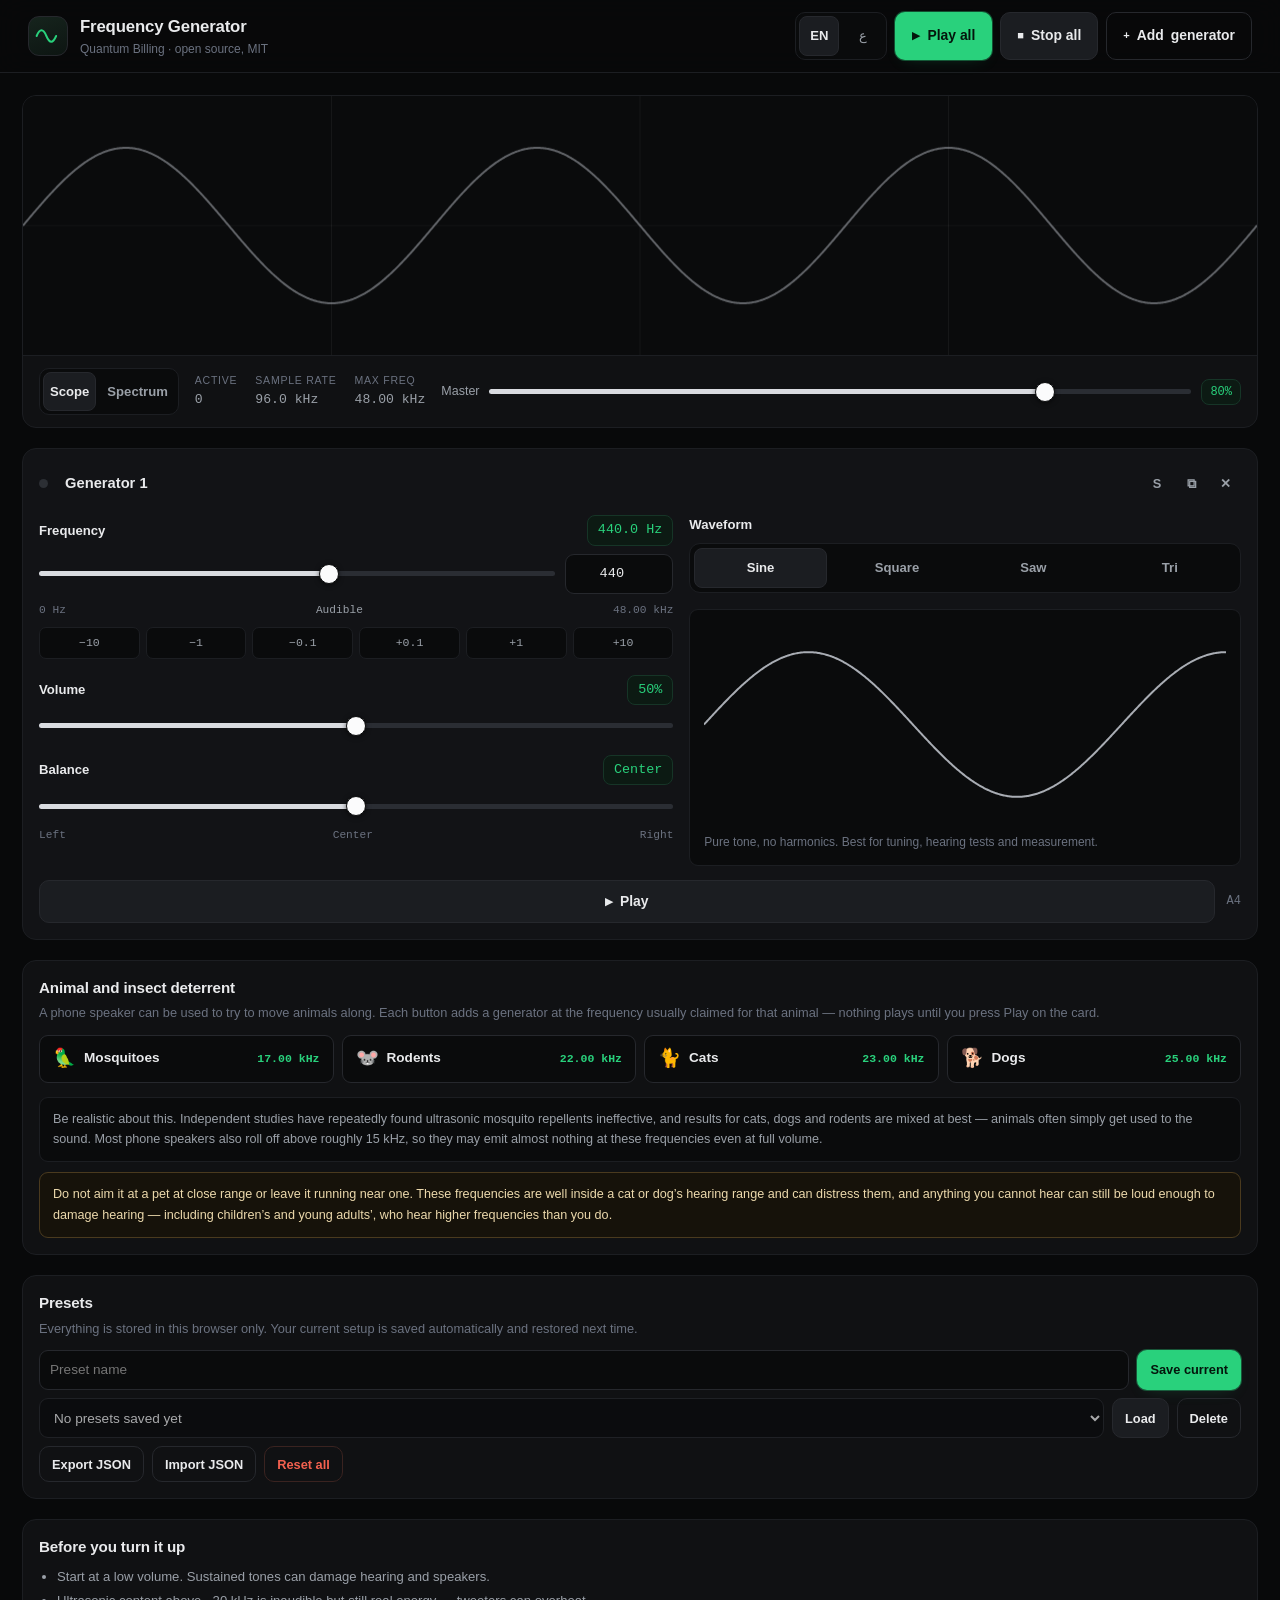
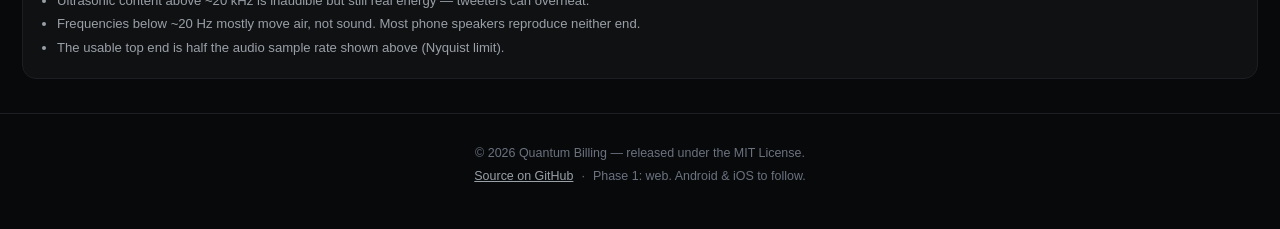
==== commit aab7cae2: "Add Arabic, home-screen install, and deterrent presets Arabic (ar) alongside English, in one page ra" ====
--- a/index.html
+++ b/index.html
@@ -1,198 +1,256 @@
-<!DOCTYPE html>
-<html lang="en">
-<head>
-<meta charset="utf-8" />
-<meta name="viewport" content="width=device-width, initial-scale=1, viewport-fit=cover" />
-<meta name="theme-color" content="#0a0a0b" />
-<title>Frequency Generator &middot; Quantum Billing</title>
-<meta name="description" content="Multi-oscillator tone and frequency generator. 0 Hz to ultrasonic, multiple simultaneous waveforms, presets saved in your browser. Open source (MIT) by Quantum Billing." />
-<link rel="manifest" href="./manifest.webmanifest" />
-<link rel="icon" href="./assets/icons/icon.svg" type="image/svg+xml" />
-<link rel="apple-touch-icon" href="./assets/icons/apple-touch-icon.png" />
-<link rel="stylesheet" href="./assets/css/styles.css" />
-</head>
-<body>
-
-<a class="skip-link" href="#generators">Skip to generators</a>
-
-<header class="topbar">
-  <div class="brand">
-    <div class="logo" aria-hidden="true">
-      <svg viewBox="0 0 32 32" width="26" height="26"><path d="M2 16 Q8 2 14 16 T26 16" fill="none" stroke="currentColor" stroke-width="2.4" stroke-linecap="round"/></svg>
-    </div>
-    <div class="brand-text">
-      <h1>Frequency Generator</h1>
-      <p class="tagline">Quantum Billing &middot; open source, MIT</p>
-    </div>
-  </div>
-
-  <div class="topbar-actions">
-    <button id="btnPlayAll" class="btn btn-primary" type="button">
-      <span class="ico" aria-hidden="true">&#9654;</span> Play all
-    </button>
-    <button id="btnStopAll" class="btn" type="button">
-      <span class="ico" aria-hidden="true">&#9632;</span> Stop all
-    </button>
-    <button id="btnAdd" class="btn btn-ghost" type="button">
-      <span class="ico" aria-hidden="true">&#43;</span> Add<span class="btn-word">generator</span>
-    </button>
-  </div>
-</header>
-
-<main class="wrap">
-
-  <div id="resumeBar" class="resume-bar" hidden>
-    <span>Your last session had <strong id="resumeCount">0</strong> generator(s) running.</span>
-    <button id="btnResume" class="btn btn-primary btn-sm" type="button">Resume playback</button>
-    <button id="btnDismissResume" class="btn btn-ghost btn-sm" type="button">Dismiss</button>
-  </div>
-
-  <div id="audioNotice" class="notice" hidden></div>
-
-  <section class="panel scope-panel" aria-label="Output visualiser">
-    <canvas id="scope" class="scope" width="1200" height="320"></canvas>
-    <div class="scope-bar">
-      <div class="scope-modes" role="group" aria-label="Visualiser mode">
-        <button class="seg is-active" data-scope-mode="wave" type="button">Scope</button>
-        <button class="seg" data-scope-mode="spectrum" type="button">Spectrum</button>
-      </div>
-      <dl class="stats">
-        <div><dt>Active</dt><dd id="statActive">0</dd></div>
-        <div><dt>Sample rate</dt><dd id="statRate">&mdash;</dd></div>
-        <div><dt>Max freq</dt><dd id="statMax">&mdash;</dd></div>
-      </dl>
-      <label class="master-vol">
-        <span>Master</span>
-        <input id="masterVol" type="range" min="0" max="100" step="1" value="80" aria-label="Master volume" />
-        <output id="masterVolOut" class="readout readout-sm">80%</output>
-      </label>
-    </div>
-  </section>
-
-  <section id="generators" class="grid" aria-label="Generators"></section>
-
-  <section class="panel presets" aria-label="Presets and data">
-    <h2 class="panel-title">Presets</h2>
-    <p class="hint">Everything is stored in this browser only. Your current setup is saved automatically and restored next time.</p>
-    <div class="preset-row">
-      <input id="presetName" class="text-input" type="text" placeholder="Preset name" maxlength="40" aria-label="Preset name" />
-      <button id="btnSavePreset" class="btn btn-primary btn-sm" type="button">Save current</button>
-    </div>
-    <div class="preset-row">
-      <select id="presetList" class="text-input" aria-label="Saved presets"></select>
-      <button id="btnLoadPreset" class="btn btn-sm" type="button">Load</button>
-      <button id="btnDeletePreset" class="btn btn-ghost btn-sm" type="button">Delete</button>
-    </div>
-    <div class="preset-row">
-      <button id="btnExport" class="btn btn-ghost btn-sm" type="button">Export JSON</button>
-      <button id="btnImport" class="btn btn-ghost btn-sm" type="button">Import JSON</button>
-      <button id="btnReset" class="btn btn-ghost btn-sm btn-danger" type="button">Reset all</button>
-      <input id="importFile" type="file" accept="application/json,.json" hidden />
-    </div>
-  </section>
-
-  <section class="panel safety" aria-label="Safety notice">
-    <h2 class="panel-title">Before you turn it up</h2>
-    <ul class="safety-list">
-      <li>Start at a low volume. Sustained tones can damage hearing and speakers.</li>
-      <li>Ultrasonic content above ~20 kHz is inaudible but still real energy &mdash; tweeters can overheat.</li>
-      <li>Frequencies below ~20 Hz mostly move air, not sound. Most phone speakers reproduce neither end.</li>
-      <li>The usable top end is half the audio sample rate shown above (Nyquist limit).</li>
-    </ul>
-  </section>
-</main>
-
-<footer class="footer">
-  <p>&copy; <span id="year">2026</span> Quantum Billing &mdash; released under the MIT License.</p>
-  <p class="footer-links">
-    <a id="repoLink" href="https://github.com/quantum-billing/frequency-generator" rel="noopener">Source on GitHub</a>
-    <span aria-hidden="true">&middot;</span>
-    <span>Phase 1: web. Android &amp; iOS to follow.</span>
-  </p>
-</footer>
-
-<template id="genTemplate">
-  <article class="card gen">
-    <header class="gen-head">
-      <span class="led" aria-hidden="true"></span>
-      <input class="gen-name" type="text" maxlength="28" aria-label="Generator name" />
-      <div class="gen-head-actions">
-        <button class="icon-btn js-solo" type="button" title="Solo (play only this one)" aria-label="Solo">S</button>
-        <button class="icon-btn js-duplicate" type="button" title="Duplicate" aria-label="Duplicate">&#10697;</button>
-        <button class="icon-btn js-remove" type="button" title="Remove" aria-label="Remove">&#10005;</button>
-      </div>
-    </header>
-
-    <div class="gen-main">
-      <div class="gen-left">
-        <div class="field">
-          <div class="field-head">
-            <span class="field-label">Frequency</span>
-            <output class="readout js-freq-readout">440.0 Hz</output>
-          </div>
-          <div class="freq-row">
-            <input class="slider js-freq-slider" type="range" min="0" max="1000" step="0.1" aria-label="Frequency" />
-            <input class="num-input js-freq-input" type="number" min="0" step="0.1" inputmode="decimal" aria-label="Frequency in hertz" />
-          </div>
-          <div class="scale-row">
-            <span>0 Hz</span>
-            <span class="js-band band">Audible</span>
-            <span class="js-max">20 kHz</span>
-          </div>
-          <div class="nudge-row">
-            <button class="chip js-nudge" data-delta="-10" type="button">&minus;10</button>
-            <button class="chip js-nudge" data-delta="-1" type="button">&minus;1</button>
-            <button class="chip js-nudge" data-delta="-0.1" type="button">&minus;0.1</button>
-            <button class="chip js-nudge" data-delta="0.1" type="button">+0.1</button>
-            <button class="chip js-nudge" data-delta="1" type="button">+1</button>
-            <button class="chip js-nudge" data-delta="10" type="button">+10</button>
-          </div>
-        </div>
-
-        <div class="field">
-          <div class="field-head">
-            <span class="field-label">Volume</span>
-            <output class="readout js-vol-readout">50%</output>
-          </div>
-          <input class="slider js-vol" type="range" min="0" max="100" step="1" aria-label="Volume" />
-        </div>
-
-        <div class="field">
-          <div class="field-head">
-            <span class="field-label">Balance</span>
-            <output class="readout js-pan-readout">Center</output>
-          </div>
-          <input class="slider js-pan" type="range" min="-100" max="100" step="1" aria-label="Stereo balance" />
-          <div class="scale-row"><span>Left</span><span>Center</span><span>Right</span></div>
-        </div>
-      </div>
-
-      <div class="gen-right">
-        <div class="field">
-          <span class="field-label">Waveform</span>
-          <div class="seg-group js-waves" role="group" aria-label="Waveform type">
-            <button class="seg" data-wave="sine" type="button">Sine</button>
-            <button class="seg" data-wave="square" type="button">Square</button>
-            <button class="seg" data-wave="sawtooth" type="button">Saw</button>
-            <button class="seg" data-wave="triangle" type="button">Tri</button>
-          </div>
-        </div>
-        <div class="wave-preview">
-          <canvas class="js-preview" width="520" height="200"></canvas>
-          <p class="js-wave-desc wave-desc"></p>
-        </div>
-      </div>
-    </div>
-
-    <footer class="gen-foot">
-      <button class="btn btn-play js-play" type="button"><span class="ico" aria-hidden="true">&#9654;</span> Play</button>
-      <span class="js-note note-tag"></span>
-    </footer>
-  </article>
-</template>
-
-<script src="./assets/js/storage.js"></script>
-<script src="./assets/js/audio-engine.js"></script>
-<script src="./assets/js/app.js"></script>
-</body>
-</html>
+<!DOCTYPE html>
+<html lang="en" dir="ltr">
+<head>
+<meta charset="utf-8" />
+<meta name="viewport" content="width=device-width, initial-scale=1, viewport-fit=cover" />
+<meta name="theme-color" content="#0a0a0b" />
+<title>Frequency Generator &middot; Quantum Billing</title>
+<meta name="description" content="Multi-oscillator tone and frequency generator. 0 Hz to ultrasonic, multiple simultaneous waveforms, presets saved in your browser. Open source (MIT) by Quantum Billing." />
+<link rel="alternate" hreflang="en" href="./?lang=en" />
+<link rel="alternate" hreflang="ar" href="./?lang=ar" />
+<link rel="alternate" hreflang="x-default" href="./" />
+<link rel="manifest" href="./manifest.webmanifest" />
+<link rel="icon" href="./assets/icons/icon.svg" type="image/svg+xml" />
+<link rel="apple-touch-icon" href="./assets/icons/apple-touch-icon.png" />
+<meta name="mobile-web-app-capable" content="yes" />
+<meta name="apple-mobile-web-app-capable" content="yes" />
+<meta name="apple-mobile-web-app-status-bar-style" content="black-translucent" />
+<meta name="apple-mobile-web-app-title" content="Freq Gen" />
+<link rel="stylesheet" href="./assets/css/styles.css" />
+</head>
+<body>
+
+<a class="skip-link" href="#generators" data-i18n="skip">Skip to generators</a>
+
+<header class="topbar">
+  <div class="brand">
+    <div class="logo" aria-hidden="true">
+      <svg viewBox="0 0 32 32" width="26" height="26"><path d="M2 16 Q8 2 14 16 T26 16" fill="none" stroke="currentColor" stroke-width="2.4" stroke-linecap="round"/></svg>
+    </div>
+    <div class="brand-text">
+      <h1 data-i18n="app.title">Frequency Generator</h1>
+      <p class="tagline" data-i18n="app.tagline">Quantum Billing &middot; open source, MIT</p>
+    </div>
+  </div>
+
+  <div class="topbar-actions">
+    <div class="lang-switch" role="group" data-i18n-attr="aria-label:lang.aria">
+      <button class="seg" data-lang="en" type="button" data-i18n-attr="title:lang.switchToEnglish">EN</button>
+      <button class="seg" data-lang="ar" type="button" data-i18n-attr="title:lang.switchToArabic" lang="ar">&#1593;</button>
+    </div>
+    <button id="btnPlayAll" class="btn btn-primary" type="button">
+      <span class="ico" aria-hidden="true">&#9654;</span> <span data-i18n="btn.playAll">Play all</span>
+    </button>
+    <button id="btnStopAll" class="btn" type="button">
+      <span class="ico" aria-hidden="true">&#9632;</span> <span data-i18n="btn.stopAll">Stop all</span>
+    </button>
+    <button id="btnAdd" class="btn btn-ghost" type="button">
+      <span class="ico" aria-hidden="true">&#43;</span> <span data-i18n="btn.add">Add</span><span class="btn-word" data-i18n="btn.addWord">generator</span>
+    </button>
+  </div>
+</header>
+
+<main class="wrap">
+
+  <div id="installBar" class="install-bar" hidden>
+    <span class="install-icon" aria-hidden="true">
+      <svg viewBox="0 0 24 24" width="22" height="22" fill="none" stroke="currentColor" stroke-width="2" stroke-linecap="round" stroke-linejoin="round"><path d="M12 3v12"/><path d="m7 12 5 5 5-5"/><path d="M5 21h14"/></svg>
+    </span>
+    <div class="install-text">
+      <strong data-i18n="install.title">Add to your home screen</strong>
+      <span id="installBody" data-i18n="install.body">Install this as a shortcut and it opens like an app, full screen and offline.</span>
+    </div>
+    <button id="btnInstall" class="btn btn-primary btn-sm" type="button" data-i18n="install.button">Install</button>
+    <button id="btnInstallDismiss" class="btn btn-ghost btn-sm" type="button" data-i18n="install.dismiss">Not now</button>
+  </div>
+
+  <div id="resumeBar" class="resume-bar" hidden>
+    <span id="resumeText">Your last session had 0 generator(s) running.</span>
+    <button id="btnResume" class="btn btn-primary btn-sm" type="button" data-i18n="resume.play">Resume playback</button>
+    <button id="btnDismissResume" class="btn btn-ghost btn-sm" type="button" data-i18n="resume.dismiss">Dismiss</button>
+  </div>
+
+  <div id="audioNotice" class="notice" hidden></div>
+
+  <section class="panel scope-panel" data-i18n-attr="aria-label:scope.aria">
+    <canvas id="scope" class="scope" width="1200" height="320"></canvas>
+    <div class="scope-bar">
+      <div class="scope-modes" role="group" data-i18n-attr="aria-label:scope.modes">
+        <button class="seg is-active" data-scope-mode="wave" type="button" data-i18n="scope.wave">Scope</button>
+        <button class="seg" data-scope-mode="spectrum" type="button" data-i18n="scope.spectrum">Spectrum</button>
+      </div>
+      <dl class="stats">
+        <div><dt data-i18n="stats.active">Active</dt><dd id="statActive">0</dd></div>
+        <div><dt data-i18n="stats.rate">Sample rate</dt><dd id="statRate">&mdash;</dd></div>
+        <div><dt data-i18n="stats.max">Max freq</dt><dd id="statMax">&mdash;</dd></div>
+      </dl>
+      <label class="master-vol">
+        <span data-i18n="master">Master</span>
+        <input id="masterVol" class="ltr-control" type="range" min="0" max="100" step="1" value="80" data-i18n-attr="aria-label:master.aria" />
+        <output id="masterVolOut" class="readout readout-sm">80%</output>
+      </label>
+    </div>
+  </section>
+
+  <section id="generators" class="grid" data-i18n-attr="aria-label:gen.aria"></section>
+
+  <section class="panel deterrent" data-i18n-attr="aria-label:deterrent.title">
+    <h2 class="panel-title" data-i18n="deterrent.title">Animal and insect deterrent</h2>
+    <p class="hint" data-i18n="deterrent.intro"></p>
+    <div class="deter-row">
+      <button class="deter-chip" type="button" data-freq="17000" data-name="deterrent.mosquito">
+        <span class="deter-emoji" aria-hidden="true">&#129436;</span>
+        <span data-i18n="deterrent.mosquito">Mosquitoes</span>
+        <span class="deter-freq">17.00 kHz</span>
+      </button>
+      <button class="deter-chip" type="button" data-freq="22000" data-name="deterrent.rodent">
+        <span class="deter-emoji" aria-hidden="true">&#128045;</span>
+        <span data-i18n="deterrent.rodent">Rodents</span>
+        <span class="deter-freq">22.00 kHz</span>
+      </button>
+      <button class="deter-chip" type="button" data-freq="23000" data-name="deterrent.cat">
+        <span class="deter-emoji" aria-hidden="true">&#128008;</span>
+        <span data-i18n="deterrent.cat">Cats</span>
+        <span class="deter-freq">23.00 kHz</span>
+      </button>
+      <button class="deter-chip" type="button" data-freq="25000" data-name="deterrent.dog">
+        <span class="deter-emoji" aria-hidden="true">&#128021;</span>
+        <span data-i18n="deterrent.dog">Dogs</span>
+        <span class="deter-freq">25.00 kHz</span>
+      </button>
+    </div>
+    <p class="note-block" data-i18n="deterrent.honest"></p>
+    <p class="note-block note-warn" data-i18n="deterrent.care"></p>
+  </section>
+
+  <section class="panel presets" data-i18n-attr="aria-label:presets.aria">
+    <h2 class="panel-title" data-i18n="presets.title">Presets</h2>
+    <p class="hint" data-i18n="presets.hint"></p>
+    <div class="preset-row">
+      <input id="presetName" class="text-input" type="text" maxlength="40" data-i18n-attr="placeholder:presets.name;aria-label:presets.name" />
+      <button id="btnSavePreset" class="btn btn-primary btn-sm" type="button" data-i18n="presets.save">Save current</button>
+    </div>
+    <div class="preset-row">
+      <select id="presetList" class="text-input" data-i18n-attr="aria-label:presets.saved"></select>
+      <button id="btnLoadPreset" class="btn btn-sm" type="button" data-i18n="presets.load">Load</button>
+      <button id="btnDeletePreset" class="btn btn-ghost btn-sm" type="button" data-i18n="presets.delete">Delete</button>
+    </div>
+    <div class="preset-row">
+      <button id="btnExport" class="btn btn-ghost btn-sm" type="button" data-i18n="presets.export">Export JSON</button>
+      <button id="btnImport" class="btn btn-ghost btn-sm" type="button" data-i18n="presets.import">Import JSON</button>
+      <button id="btnReset" class="btn btn-ghost btn-sm btn-danger" type="button" data-i18n="presets.reset">Reset all</button>
+      <input id="importFile" type="file" accept="application/json,.json" hidden />
+    </div>
+  </section>
+
+  <section class="panel safety" data-i18n-attr="aria-label:safety.aria">
+    <h2 class="panel-title" data-i18n="safety.title">Before you turn it up</h2>
+    <ul class="safety-list">
+      <li data-i18n="safety.1"></li>
+      <li data-i18n="safety.2"></li>
+      <li data-i18n="safety.3"></li>
+      <li data-i18n="safety.4"></li>
+    </ul>
+  </section>
+</main>
+
+<footer class="footer">
+  <p id="footerCopy">&copy; 2026 Quantum Billing &mdash; released under the MIT License.</p>
+  <p class="footer-links">
+    <a id="repoLink" href="https://github.com/quantum-billing/frequency-generator" rel="noopener" data-i18n="footer.source">Source on GitHub</a>
+    <span aria-hidden="true">&middot;</span>
+    <span data-i18n="footer.phase">Phase 1: web. Android &amp; iOS to follow.</span>
+  </p>
+</footer>
+
+<template id="genTemplate">
+  <article class="card gen">
+    <header class="gen-head">
+      <span class="led" aria-hidden="true"></span>
+      <input class="gen-name" type="text" maxlength="28" data-i18n-attr="aria-label:gen.name" />
+      <div class="gen-head-actions">
+        <button class="icon-btn js-solo" type="button" data-i18n-attr="title:gen.solo;aria-label:gen.solo"><span data-i18n="gen.soloShort">S</span></button>
+        <button class="icon-btn js-duplicate" type="button" data-i18n-attr="title:gen.duplicate;aria-label:gen.duplicate">&#10697;</button>
+        <button class="icon-btn js-remove" type="button" data-i18n-attr="title:gen.remove;aria-label:gen.remove">&#10005;</button>
+      </div>
+    </header>
+
+    <div class="gen-main">
+      <div class="gen-left">
+        <div class="field">
+          <div class="field-head">
+            <span class="field-label" data-i18n="gen.frequency">Frequency</span>
+            <output class="readout js-freq-readout">440.0 Hz</output>
+          </div>
+          <div class="freq-row">
+            <input class="slider ltr-control js-freq-slider" type="range" min="0" max="1000" step="0.1" data-i18n-attr="aria-label:gen.frequency" />
+            <input class="num-input js-freq-input" type="number" min="0" step="0.1" inputmode="decimal" data-i18n-attr="aria-label:gen.frequencyHz" />
+          </div>
+          <div class="scale-row ltr-control">
+            <span>0 Hz</span>
+            <span class="js-band band">Audible</span>
+            <span class="js-max">20 kHz</span>
+          </div>
+          <div class="nudge-row ltr-control">
+            <button class="chip js-nudge" data-delta="-10" type="button">&minus;10</button>
+            <button class="chip js-nudge" data-delta="-1" type="button">&minus;1</button>
+            <button class="chip js-nudge" data-delta="-0.1" type="button">&minus;0.1</button>
+            <button class="chip js-nudge" data-delta="0.1" type="button">+0.1</button>
+            <button class="chip js-nudge" data-delta="1" type="button">+1</button>
+            <button class="chip js-nudge" data-delta="10" type="button">+10</button>
+          </div>
+        </div>
+
+        <div class="field">
+          <div class="field-head">
+            <span class="field-label" data-i18n="gen.volume">Volume</span>
+            <output class="readout js-vol-readout">50%</output>
+          </div>
+          <input class="slider ltr-control js-vol" type="range" min="0" max="100" step="1" data-i18n-attr="aria-label:gen.volume" />
+        </div>
+
+        <div class="field">
+          <div class="field-head">
+            <span class="field-label" data-i18n="gen.balance">Balance</span>
+            <output class="readout js-pan-readout">Center</output>
+          </div>
+          <input class="slider ltr-control js-pan" type="range" min="-100" max="100" step="1" data-i18n-attr="aria-label:gen.balance" />
+          <div class="scale-row ltr-control">
+            <span data-i18n="gen.left">Left</span>
+            <span data-i18n="gen.center">Center</span>
+            <span data-i18n="gen.right">Right</span>
+          </div>
+        </div>
+      </div>
+
+      <div class="gen-right">
+        <div class="field">
+          <span class="field-label" data-i18n="gen.waveform">Waveform</span>
+          <div class="seg-group js-waves" role="group" data-i18n-attr="aria-label:gen.waveformAria">
+            <button class="seg" data-wave="sine" type="button" data-i18n="wave.sine">Sine</button>
+            <button class="seg" data-wave="square" type="button" data-i18n="wave.square">Square</button>
+            <button class="seg" data-wave="sawtooth" type="button" data-i18n="wave.sawtooth">Saw</button>
+            <button class="seg" data-wave="triangle" type="button" data-i18n="wave.triangle">Tri</button>
+          </div>
+        </div>
+        <div class="wave-preview">
+          <canvas class="js-preview" width="520" height="200"></canvas>
+          <p class="js-wave-desc wave-desc"></p>
+        </div>
+      </div>
+    </div>
+
+    <footer class="gen-foot">
+      <button class="btn btn-play js-play" type="button"></button>
+      <span class="js-note note-tag"></span>
+    </footer>
+  </article>
+</template>
+
+<script src="./assets/js/storage.js"></script>
+<script src="./assets/js/i18n.js"></script>
+<script src="./assets/js/audio-engine.js"></script>
+<script src="./assets/js/app.js"></script>
+<script src="./assets/js/install.js"></script>
+</body>
+</html>
--- a/assets/css/styles.css
+++ b/assets/css/styles.css
@@ -1,450 +1,560 @@
-/* Frequency Generator — Quantum Billing — MIT */
-
-:root {
-  --bg: #08090a;
-  --bg-panel: #101113;
-  --bg-card: #121316;
-  --bg-inset: #0a0b0c;
-  --bg-elev: #1b1d21;
-  --line: #26282d;
-  --line-soft: #1c1e22;
-  --text: #e9eaec;
-  --text-dim: #9aa0a8;
-  --text-faint: #6b7280;
-  --accent: #29d17c;
-  --accent-dim: #14663d;
-  --accent-glow: rgba(41, 209, 124, 0.28);
-  --danger: #f4614f;
-  --radius: 14px;
-  --radius-sm: 9px;
-  --mono: ui-monospace, "SF Mono", "JetBrains Mono", "Cascadia Mono", Menlo, Consolas, monospace;
-  --sans: -apple-system, BlinkMacSystemFont, "Segoe UI", Inter, Roboto, "Helvetica Neue", Arial, sans-serif;
-}
-
-* { box-sizing: border-box; }
-
-/* Every panel below sets an explicit display, which would otherwise beat the
-   user-agent rule for [hidden] and leave hidden elements on screen. */
-[hidden] { display: none !important; }
-
-html { -webkit-text-size-adjust: 100%; }
-
-body {
-  margin: 0;
-  background: var(--bg);
-  color: var(--text);
-  font-family: var(--sans);
-  font-size: 15px;
-  line-height: 1.5;
-  -webkit-font-smoothing: antialiased;
-  padding-bottom: env(safe-area-inset-bottom);
-}
-
-h1, h2 { margin: 0; font-weight: 650; letter-spacing: -0.01em; }
-
-.skip-link {
-  position: absolute; left: -9999px; top: 0;
-  background: var(--accent); color: #04150c; padding: 10px 16px; z-index: 50;
-  border-radius: 0 0 var(--radius-sm) 0;
-}
-.skip-link:focus { left: 0; }
-
-/* ---------- top bar ---------- */
-
-.topbar {
-  position: sticky; top: 0; z-index: 30;
-  display: flex; align-items: center; justify-content: space-between;
-  gap: 16px; flex-wrap: wrap;
-  padding: 12px clamp(12px, 3vw, 28px);
-  padding-top: calc(12px + env(safe-area-inset-top));
-  background: rgba(8, 9, 10, 0.88);
-  backdrop-filter: blur(14px);
-  border-bottom: 1px solid var(--line-soft);
-}
-
-.brand { display: flex; align-items: center; gap: 12px; min-width: 0; }
-
-.logo {
-  display: grid; place-items: center;
-  width: 40px; height: 40px; flex: none;
-  border-radius: 11px;
-  color: var(--accent);
-  background: linear-gradient(160deg, #16241d, #0d1512);
-  border: 1px solid var(--line);
-}
-
-.brand-text h1 { font-size: 1.05rem; }
-.tagline { margin: 1px 0 0; font-size: 0.75rem; color: var(--text-faint); }
-
-.topbar-actions { display: flex; gap: 8px; flex-wrap: wrap; }
-
-/* ---------- buttons ---------- */
-
-.btn {
-  appearance: none;
-  display: inline-flex; align-items: center; justify-content: center; gap: 7px;
-  padding: 10px 16px;
-  min-height: 42px;
-  font: inherit; font-weight: 560; font-size: 0.87rem;
-  color: var(--text);
-  background: var(--bg-elev);
-  border: 1px solid var(--line);
-  border-radius: 10px;
-  cursor: pointer;
-  transition: background 0.14s, border-color 0.14s, transform 0.06s, color 0.14s;
-  -webkit-tap-highlight-color: transparent;
-}
-.btn:hover { background: #24272c; }
-.btn:active { transform: translateY(1px); }
-
-.btn-primary {
-  background: var(--accent); color: #04150c; border-color: transparent;
-  box-shadow: 0 0 0 1px rgba(41, 209, 124, 0.35), 0 6px 18px -10px var(--accent-glow);
-}
-.btn-primary:hover { background: #35e089; }
-
-.btn-ghost { background: transparent; }
-.btn-ghost:hover { background: var(--bg-elev); }
-
-.btn-danger { color: var(--danger); border-color: #3a2320; }
-.btn-danger:hover { background: #2a1a18; }
-
-.btn-sm { padding: 7px 12px; min-height: 36px; font-size: 0.8rem; }
-
-.ico { font-size: 0.8em; line-height: 1; }
-
-.icon-btn {
-  appearance: none;
-  width: 32px; height: 32px; flex: none;
-  display: grid; place-items: center;
-  font: inherit; font-size: 0.8rem; font-weight: 600;
-  color: var(--text-dim);
-  background: transparent;
-  border: 1px solid transparent;
-  border-radius: 8px;
-  cursor: pointer;
-  transition: background 0.14s, color 0.14s, border-color 0.14s;
-  -webkit-tap-highlight-color: transparent;
-}
-.icon-btn:hover { background: var(--bg-elev); color: var(--text); }
-.js-remove:hover { color: var(--danger); }
-.js-solo.is-on { color: var(--accent); border-color: var(--accent-dim); background: #10201a; }
-
-:where(button, input, select, a):focus-visible {
-  outline: 2px solid var(--accent);
-  outline-offset: 2px;
-}
-
-/* ---------- layout ---------- */
-
-.wrap {
-  max-width: 1320px;
-  margin: 0 auto;
-  padding: clamp(12px, 2.4vw, 22px);
-  display: flex; flex-direction: column;
-  gap: clamp(12px, 2vw, 20px);
-}
-
-.panel {
-  background: var(--bg-panel);
-  border: 1px solid var(--line-soft);
-  border-radius: var(--radius);
-}
-
-.panel-title { font-size: 0.95rem; margin-bottom: 4px; }
-
-.hint { margin: 0 0 12px; font-size: 0.8rem; color: var(--text-faint); }
-
-/* ---------- notices ---------- */
-
-.resume-bar, .notice {
-  display: flex; align-items: center; gap: 12px; flex-wrap: wrap;
-  padding: 12px 16px;
-  border-radius: var(--radius-sm);
-  font-size: 0.87rem;
-  border: 1px solid var(--accent-dim);
-  background: #0d1a14;
-  color: #cfeadd;
-}
-.notice { border-color: #4a3a1e; background: #1a1509; color: #ecd9ac; }
-
-/* ---------- scope ---------- */
-
-.scope-panel { overflow: hidden; }
-
-.scope {
-  display: block;
-  width: 100%;
-  height: clamp(150px, 26vw, 260px);
-  background: var(--bg-inset);
-  border-bottom: 1px solid var(--line-soft);
-}
-
-.scope-bar {
-  display: flex; align-items: center; gap: 16px; flex-wrap: wrap;
-  padding: 12px 16px;
-}
-
-.scope-modes { display: inline-flex; gap: 4px; padding: 3px; background: var(--bg-inset); border: 1px solid var(--line-soft); border-radius: 10px; }
-
-.stats { display: flex; gap: 18px; margin: 0; flex-wrap: wrap; }
-.stats div { display: flex; flex-direction: column; gap: 1px; }
-.stats dt { font-size: 0.66rem; text-transform: uppercase; letter-spacing: 0.07em; color: var(--text-faint); }
-.stats dd { margin: 0; font-family: var(--mono); font-size: 0.82rem; color: var(--text-dim); }
-
-.master-vol { display: flex; align-items: center; gap: 10px; margin-left: auto; min-width: 210px; flex: 1 1 210px; }
-.master-vol > span { font-size: 0.78rem; color: var(--text-dim); }
-.master-vol input { flex: 1; }
-
-/* ---------- generator grid ---------- */
-
-.grid {
-  display: grid;
-  grid-template-columns: repeat(auto-fit, minmax(min(100%, 430px), 1fr));
-  gap: clamp(12px, 2vw, 18px);
-}
-
-.card {
-  background: var(--bg-card);
-  border: 1px solid var(--line-soft);
-  border-radius: var(--radius);
-  padding: 16px;
-  display: flex; flex-direction: column; gap: 14px;
-  transition: border-color 0.2s, box-shadow 0.2s;
-}
-.card.is-playing {
-  border-color: var(--accent-dim);
-  box-shadow: 0 0 0 1px var(--accent-dim), 0 10px 34px -22px var(--accent-glow);
-}
-
-.gen-head { display: flex; align-items: center; gap: 8px; }
-
-.led {
-  width: 9px; height: 9px; flex: none;
-  border-radius: 50%;
-  background: #2c2f34;
-  transition: background 0.2s, box-shadow 0.2s;
-}
-.is-playing .led { background: var(--accent); box-shadow: 0 0 10px var(--accent-glow); }
-
-.gen-name {
-  flex: 1; min-width: 0;
-  font: inherit; font-weight: 600; font-size: 0.92rem;
-  color: var(--text);
-  background: transparent;
-  border: 1px solid transparent;
-  border-radius: 8px;
-  padding: 6px 8px;
-}
-.gen-name:hover { border-color: var(--line); }
-.gen-name:focus { border-color: var(--line); background: var(--bg-inset); outline: none; }
-
-.gen-head-actions { display: flex; gap: 2px; flex: none; }
-
-.gen-main { display: grid; grid-template-columns: 1fr; gap: 16px; }
-
-.gen-left, .gen-right { display: flex; flex-direction: column; gap: 16px; min-width: 0; }
-
-/* ---------- fields ---------- */
-
-.field { display: flex; flex-direction: column; gap: 8px; }
-.field-head { display: flex; align-items: center; justify-content: space-between; gap: 10px; }
-.field-label { font-size: 0.82rem; font-weight: 600; color: var(--text); }
-
-.readout {
-  font-family: var(--mono);
-  font-size: 0.84rem;
-  color: var(--accent);
-  background: #0c1a13;
-  border: 1px solid #163527;
-  border-radius: 8px;
-  padding: 4px 10px;
-  white-space: nowrap;
-}
-.readout-sm { font-size: 0.75rem; padding: 3px 8px; }
-
-.freq-row { display: flex; gap: 10px; align-items: center; }
-.freq-row .slider { flex: 1; min-width: 0; }
-
-.num-input, .text-input {
-  font: inherit; font-family: var(--mono); font-size: 0.85rem;
-  color: var(--text);
-  background: var(--bg-inset);
-  border: 1px solid var(--line);
-  border-radius: var(--radius-sm);
-  padding: 9px 10px;
-  min-height: 40px;
-  width: 100%;
-}
-.num-input { width: 108px; flex: none; text-align: center; }
-.text-input { font-family: var(--sans); }
-.num-input:focus, .text-input:focus { border-color: var(--accent-dim); outline: none; }
-
-.scale-row {
-  display: flex; justify-content: space-between; gap: 8px;
-  font-size: 0.7rem; color: var(--text-faint);
-  font-family: var(--mono);
-}
-
-.band { color: var(--text-dim); }
-.band[data-band="Ultrasonic"] { color: #7db2ff; }
-.band[data-band="Infrasound"] { color: #d09bff; }
-.band[data-band="DC"] { color: var(--text-faint); }
-
-/* A fixed six-column grid, not a wrapping flex row: the chips have to stay on
-   one line inside the narrower card column. */
-.nudge-row { display: grid; grid-template-columns: repeat(6, 1fr); gap: 6px; }
-
-.chip {
-  appearance: none;
-  font: inherit; font-family: var(--mono); font-size: 0.72rem;
-  color: var(--text-dim);
-  background: var(--bg-inset);
-  border: 1px solid var(--line-soft);
-  border-radius: 7px;
-  padding: 6px 9px;
-  min-height: 32px;
-  cursor: pointer;
-  -webkit-tap-highlight-color: transparent;
-}
-.chip:hover { background: var(--bg-elev); color: var(--text); }
-
-/* ---------- sliders ---------- */
-
-.slider, .master-vol input {
-  appearance: none; -webkit-appearance: none;
-  width: 100%;
-  height: 26px;
-  background: transparent;
-  cursor: pointer;
-  margin: 0;
-}
-
-.slider::-webkit-slider-runnable-track,
-.master-vol input::-webkit-slider-runnable-track {
-  height: 5px; border-radius: 3px;
-  background: linear-gradient(to right, #d9dbe0 var(--fill, 50%), #2a2d33 var(--fill, 50%));
-}
-.slider::-moz-range-track,
-.master-vol input::-moz-range-track {
-  height: 5px; border-radius: 3px;
-  background: linear-gradient(to right, #d9dbe0 var(--fill, 50%), #2a2d33 var(--fill, 50%));
-}
-
-.slider::-webkit-slider-thumb,
-.master-vol input::-webkit-slider-thumb {
-  -webkit-appearance: none;
-  width: 20px; height: 20px; margin-top: -7.5px;
-  border-radius: 50%;
-  background: #fbfbfc;
-  border: 1px solid #0b0c0d;
-  box-shadow: 0 1px 5px rgba(0, 0, 0, 0.6);
-}
-.slider::-moz-range-thumb,
-.master-vol input::-moz-range-thumb {
-  width: 20px; height: 20px;
-  border-radius: 50%;
-  background: #fbfbfc;
-  border: 1px solid #0b0c0d;
-  box-shadow: 0 1px 5px rgba(0, 0, 0, 0.6);
-}
-
-/* ---------- waveform picker ---------- */
-
-.seg-group {
-  display: grid; grid-template-columns: repeat(4, 1fr);
-  gap: 4px; padding: 4px;
-  background: var(--bg-inset);
-  border: 1px solid var(--line-soft);
-  border-radius: 11px;
-}
-
-.seg {
-  appearance: none;
-  font: inherit; font-size: 0.82rem; font-weight: 550;
-  color: var(--text-dim);
-  background: transparent;
-  border: 1px solid transparent;
-  border-radius: 8px;
-  padding: 9px 6px;
-  min-height: 38px;
-  cursor: pointer;
-  transition: background 0.14s, color 0.14s;
-  -webkit-tap-highlight-color: transparent;
-}
-.seg:hover { color: var(--text); }
-.seg.is-active { background: var(--bg-elev); color: var(--text); border-color: var(--line); }
-
-.wave-preview {
-  flex: 1;
-  display: flex; flex-direction: column; gap: 8px;
-  padding: 14px;
-  background: var(--bg-inset);
-  border: 1px solid var(--line-soft);
-  border-radius: var(--radius-sm);
-  min-height: 130px;
-}
-.wave-preview canvas { display: block; width: 100%; height: 86px; flex: 1; }
-.wave-desc { margin: 0; font-size: 0.75rem; color: var(--text-faint); }
-
-/* ---------- card footer ---------- */
-
-.gen-foot { display: flex; align-items: center; gap: 12px; }
-
-.btn-play { flex: 1; }
-.is-playing .btn-play {
-  background: var(--accent); color: #04150c; border-color: transparent;
-}
-
-.note-tag { font-family: var(--mono); font-size: 0.75rem; color: var(--text-faint); white-space: nowrap; }
-
-/* ---------- presets / safety ---------- */
-
-.presets, .safety { padding: 16px; }
-
-.preset-row { display: flex; gap: 8px; flex-wrap: wrap; margin-bottom: 8px; }
-.preset-row .text-input { flex: 1 1 180px; width: auto; }
-.preset-row:last-child { margin-bottom: 0; }
-
-.safety-list { margin: 8px 0 0; padding-left: 18px; color: var(--text-dim); font-size: 0.82rem; }
-.safety-list li { margin-bottom: 4px; }
-
-/* ---------- footer ---------- */
-
-.footer {
-  padding: 26px clamp(12px, 3vw, 28px) 40px;
-  text-align: center;
-  color: var(--text-faint);
-  font-size: 0.78rem;
-  border-top: 1px solid var(--line-soft);
-  margin-top: 12px;
-}
-.footer p { margin: 4px 0; }
-.footer-links { display: flex; gap: 8px; justify-content: center; flex-wrap: wrap; }
-.footer a { color: var(--text-dim); }
-
-/* ---------- responsive ---------- */
-
-@media (min-width: 760px) {
-  .gen-main { grid-template-columns: 1.15fr 1fr; }
-}
-
-/* "Add generator" wraps to two lines on a narrow phone; "Add" is enough there. */
-@media (max-width: 440px) {
-  .btn-word { display: none; }
-}
-
-@media (max-width: 620px) {
-  .topbar { padding-bottom: 10px; }
-  .topbar-actions { width: 100%; }
-  .topbar-actions .btn { flex: 1; padding-inline: 8px; }
-  .brand-text h1 { font-size: 0.98rem; }
-  .master-vol { margin-left: 0; }
-  .stats { gap: 14px; }
-  .num-input { width: 92px; }
-  .card { padding: 14px; }
-}
-
-@media (prefers-reduced-motion: reduce) {
-  * { transition: none !important; animation: none !important; }
-}
+/* Frequency Generator — Quantum Billing — MIT */
+
+:root {
+  --bg: #08090a;
+  --bg-panel: #101113;
+  --bg-card: #121316;
+  --bg-inset: #0a0b0c;
+  --bg-elev: #1b1d21;
+  --line: #26282d;
+  --line-soft: #1c1e22;
+  --text: #e9eaec;
+  --text-dim: #9aa0a8;
+  --text-faint: #6b7280;
+  --accent: #29d17c;
+  --accent-dim: #14663d;
+  --accent-glow: rgba(41, 209, 124, 0.28);
+  --danger: #f4614f;
+  --radius: 14px;
+  --radius-sm: 9px;
+  --mono: ui-monospace, "SF Mono", "JetBrains Mono", "Cascadia Mono", Menlo, Consolas, monospace;
+  --sans: -apple-system, BlinkMacSystemFont, "Segoe UI", Inter, Roboto, "Helvetica Neue", Arial, sans-serif;
+  /* Arabic faces the system already ships - no webfont, so the app stays offline-capable. */
+  --sans-ar: "Segoe UI", Tahoma, "Noto Sans Arabic", "Noto Naskh Arabic", "Geeza Pro", "Arabic Typesetting", sans-serif;
+}
+
+* { box-sizing: border-box; }
+
+/* Every panel below sets an explicit display, which would otherwise beat the
+   user-agent rule for [hidden] and leave hidden elements on screen. */
+[hidden] { display: none !important; }
+
+html { -webkit-text-size-adjust: 100%; }
+
+body {
+  margin: 0;
+  background: var(--bg);
+  color: var(--text);
+  font-family: var(--sans);
+  font-size: 15px;
+  line-height: 1.5;
+  -webkit-font-smoothing: antialiased;
+  padding-bottom: env(safe-area-inset-bottom);
+}
+
+h1, h2 { margin: 0; font-weight: 650; letter-spacing: -0.01em; }
+
+.skip-link {
+  position: absolute; inset-inline-start: -9999px; top: 0;
+  background: var(--accent); color: #04150c; padding: 10px 16px; z-index: 50;
+  border-radius: 0 0 var(--radius-sm) 0;
+}
+.skip-link:focus { inset-inline-start: 0; }
+
+/* ---------- top bar ---------- */
+
+.topbar {
+  position: sticky; top: 0; z-index: 30;
+  display: flex; align-items: center; justify-content: space-between;
+  gap: 16px; flex-wrap: wrap;
+  padding: 12px clamp(12px, 3vw, 28px);
+  padding-top: calc(12px + env(safe-area-inset-top));
+  background: rgba(8, 9, 10, 0.88);
+  backdrop-filter: blur(14px);
+  border-bottom: 1px solid var(--line-soft);
+}
+
+.brand { display: flex; align-items: center; gap: 12px; min-width: 0; }
+
+.logo {
+  display: grid; place-items: center;
+  width: 40px; height: 40px; flex: none;
+  border-radius: 11px;
+  color: var(--accent);
+  background: linear-gradient(160deg, #16241d, #0d1512);
+  border: 1px solid var(--line);
+}
+
+.brand-text h1 { font-size: 1.05rem; }
+.tagline { margin: 1px 0 0; font-size: 0.75rem; color: var(--text-faint); }
+
+.topbar-actions { display: flex; gap: 8px; flex-wrap: wrap; }
+
+/* ---------- buttons ---------- */
+
+.btn {
+  appearance: none;
+  display: inline-flex; align-items: center; justify-content: center; gap: 7px;
+  padding: 10px 16px;
+  min-height: 42px;
+  font: inherit; font-weight: 560; font-size: 0.87rem;
+  color: var(--text);
+  background: var(--bg-elev);
+  border: 1px solid var(--line);
+  border-radius: 10px;
+  cursor: pointer;
+  transition: background 0.14s, border-color 0.14s, transform 0.06s, color 0.14s;
+  -webkit-tap-highlight-color: transparent;
+}
+.btn:hover { background: #24272c; }
+.btn:active { transform: translateY(1px); }
+
+.btn-primary {
+  background: var(--accent); color: #04150c; border-color: transparent;
+  box-shadow: 0 0 0 1px rgba(41, 209, 124, 0.35), 0 6px 18px -10px var(--accent-glow);
+}
+.btn-primary:hover { background: #35e089; }
+
+.btn-ghost { background: transparent; }
+.btn-ghost:hover { background: var(--bg-elev); }
+
+.btn-danger { color: var(--danger); border-color: #3a2320; }
+.btn-danger:hover { background: #2a1a18; }
+
+.btn-sm { padding: 7px 12px; min-height: 36px; font-size: 0.8rem; }
+
+.ico { font-size: 0.8em; line-height: 1; }
+
+.icon-btn {
+  appearance: none;
+  width: 32px; height: 32px; flex: none;
+  display: grid; place-items: center;
+  font: inherit; font-size: 0.8rem; font-weight: 600;
+  color: var(--text-dim);
+  background: transparent;
+  border: 1px solid transparent;
+  border-radius: 8px;
+  cursor: pointer;
+  transition: background 0.14s, color 0.14s, border-color 0.14s;
+  -webkit-tap-highlight-color: transparent;
+}
+.icon-btn:hover { background: var(--bg-elev); color: var(--text); }
+.js-remove:hover { color: var(--danger); }
+.js-solo.is-on { color: var(--accent); border-color: var(--accent-dim); background: #10201a; }
+
+:where(button, input, select, a):focus-visible {
+  outline: 2px solid var(--accent);
+  outline-offset: 2px;
+}
+
+/* ---------- layout ---------- */
+
+.wrap {
+  max-width: 1320px;
+  margin: 0 auto;
+  padding: clamp(12px, 2.4vw, 22px);
+  display: flex; flex-direction: column;
+  gap: clamp(12px, 2vw, 20px);
+}
+
+.panel {
+  background: var(--bg-panel);
+  border: 1px solid var(--line-soft);
+  border-radius: var(--radius);
+}
+
+.panel-title { font-size: 0.95rem; margin-bottom: 4px; }
+
+.hint { margin: 0 0 12px; font-size: 0.8rem; color: var(--text-faint); }
+
+/* ---------- notices ---------- */
+
+.resume-bar, .notice {
+  display: flex; align-items: center; gap: 12px; flex-wrap: wrap;
+  padding: 12px 16px;
+  border-radius: var(--radius-sm);
+  font-size: 0.87rem;
+  border: 1px solid var(--accent-dim);
+  background: #0d1a14;
+  color: #cfeadd;
+}
+.notice { border-color: #4a3a1e; background: #1a1509; color: #ecd9ac; }
+
+/* ---------- scope ---------- */
+
+.scope-panel { overflow: hidden; }
+
+.scope {
+  display: block;
+  width: 100%;
+  height: clamp(150px, 26vw, 260px);
+  background: var(--bg-inset);
+  border-bottom: 1px solid var(--line-soft);
+}
+
+.scope-bar {
+  display: flex; align-items: center; gap: 16px; flex-wrap: wrap;
+  padding: 12px 16px;
+}
+
+.scope-modes { display: inline-flex; gap: 4px; padding: 3px; background: var(--bg-inset); border: 1px solid var(--line-soft); border-radius: 10px; }
+
+.stats { display: flex; gap: 18px; margin: 0; flex-wrap: wrap; }
+.stats div { display: flex; flex-direction: column; gap: 1px; }
+.stats dt { font-size: 0.66rem; text-transform: uppercase; letter-spacing: 0.07em; color: var(--text-faint); }
+.stats dd { margin: 0; font-family: var(--mono); font-size: 0.82rem; color: var(--text-dim); }
+
+.master-vol { display: flex; align-items: center; gap: 10px; margin-inline-start: auto; min-width: 210px; flex: 1 1 210px; }
+.master-vol > span { font-size: 0.78rem; color: var(--text-dim); }
+.master-vol input { flex: 1; }
+
+/* ---------- generator grid ---------- */
+
+.grid {
+  display: grid;
+  grid-template-columns: repeat(auto-fit, minmax(min(100%, 430px), 1fr));
+  gap: clamp(12px, 2vw, 18px);
+}
+
+.card {
+  background: var(--bg-card);
+  border: 1px solid var(--line-soft);
+  border-radius: var(--radius);
+  padding: 16px;
+  display: flex; flex-direction: column; gap: 14px;
+  transition: border-color 0.2s, box-shadow 0.2s;
+}
+.card.is-playing {
+  border-color: var(--accent-dim);
+  box-shadow: 0 0 0 1px var(--accent-dim), 0 10px 34px -22px var(--accent-glow);
+}
+
+.gen-head { display: flex; align-items: center; gap: 8px; }
+
+.led {
+  width: 9px; height: 9px; flex: none;
+  border-radius: 50%;
+  background: #2c2f34;
+  transition: background 0.2s, box-shadow 0.2s;
+}
+.is-playing .led { background: var(--accent); box-shadow: 0 0 10px var(--accent-glow); }
+
+.gen-name {
+  flex: 1; min-width: 0;
+  font: inherit; font-weight: 600; font-size: 0.92rem;
+  color: var(--text);
+  background: transparent;
+  border: 1px solid transparent;
+  border-radius: 8px;
+  padding: 6px 8px;
+}
+.gen-name:hover { border-color: var(--line); }
+.gen-name:focus { border-color: var(--line); background: var(--bg-inset); outline: none; }
+
+.gen-head-actions { display: flex; gap: 2px; flex: none; }
+
+.gen-main { display: grid; grid-template-columns: 1fr; gap: 16px; }
+
+.gen-left, .gen-right { display: flex; flex-direction: column; gap: 16px; min-width: 0; }
+
+/* ---------- fields ---------- */
+
+.field { display: flex; flex-direction: column; gap: 8px; }
+.field-head { display: flex; align-items: center; justify-content: space-between; gap: 10px; }
+.field-label { font-size: 0.82rem; font-weight: 600; color: var(--text); }
+
+.readout {
+  font-family: var(--mono);
+  font-size: 0.84rem;
+  color: var(--accent);
+  background: #0c1a13;
+  border: 1px solid #163527;
+  border-radius: 8px;
+  padding: 4px 10px;
+  white-space: nowrap;
+}
+.readout-sm { font-size: 0.75rem; padding: 3px 8px; }
+
+.freq-row { display: flex; gap: 10px; align-items: center; }
+.freq-row .slider { flex: 1; min-width: 0; }
+
+.num-input, .text-input {
+  font: inherit; font-family: var(--mono); font-size: 0.85rem;
+  color: var(--text);
+  background: var(--bg-inset);
+  border: 1px solid var(--line);
+  border-radius: var(--radius-sm);
+  padding: 9px 10px;
+  min-height: 40px;
+  width: 100%;
+}
+.num-input { width: 108px; flex: none; text-align: center; }
+.text-input { font-family: var(--sans); }
+.num-input:focus, .text-input:focus { border-color: var(--accent-dim); outline: none; }
+
+.scale-row {
+  display: flex; justify-content: space-between; gap: 8px;
+  font-size: 0.7rem; color: var(--text-faint);
+  font-family: var(--mono);
+}
+
+.band { color: var(--text-dim); }
+.band[data-band="ultrasonic"] { color: #7db2ff; }
+.band[data-band="infrasound"] { color: #d09bff; }
+.band[data-band="dc"] { color: var(--text-faint); }
+
+/* A fixed six-column grid, not a wrapping flex row: the chips have to stay on
+   one line inside the narrower card column. */
+.nudge-row { display: grid; grid-template-columns: repeat(6, 1fr); gap: 6px; }
+
+.chip {
+  appearance: none;
+  font: inherit; font-family: var(--mono); font-size: 0.72rem;
+  color: var(--text-dim);
+  background: var(--bg-inset);
+  border: 1px solid var(--line-soft);
+  border-radius: 7px;
+  padding: 6px 9px;
+  min-height: 32px;
+  cursor: pointer;
+  -webkit-tap-highlight-color: transparent;
+}
+.chip:hover { background: var(--bg-elev); color: var(--text); }
+
+/* ---------- sliders ---------- */
+
+.slider, .master-vol input {
+  appearance: none; -webkit-appearance: none;
+  width: 100%;
+  height: 26px;
+  background: transparent;
+  cursor: pointer;
+  margin: 0;
+}
+
+.slider::-webkit-slider-runnable-track,
+.master-vol input::-webkit-slider-runnable-track {
+  height: 5px; border-radius: 3px;
+  background: linear-gradient(to right, #d9dbe0 var(--fill, 50%), #2a2d33 var(--fill, 50%));
+}
+.slider::-moz-range-track,
+.master-vol input::-moz-range-track {
+  height: 5px; border-radius: 3px;
+  background: linear-gradient(to right, #d9dbe0 var(--fill, 50%), #2a2d33 var(--fill, 50%));
+}
+
+.slider::-webkit-slider-thumb,
+.master-vol input::-webkit-slider-thumb {
+  -webkit-appearance: none;
+  width: 20px; height: 20px; margin-top: -7.5px;
+  border-radius: 50%;
+  background: #fbfbfc;
+  border: 1px solid #0b0c0d;
+  box-shadow: 0 1px 5px rgba(0, 0, 0, 0.6);
+}
+.slider::-moz-range-thumb,
+.master-vol input::-moz-range-thumb {
+  width: 20px; height: 20px;
+  border-radius: 50%;
+  background: #fbfbfc;
+  border: 1px solid #0b0c0d;
+  box-shadow: 0 1px 5px rgba(0, 0, 0, 0.6);
+}
+
+/* ---------- waveform picker ---------- */
+
+.seg-group {
+  display: grid; grid-template-columns: repeat(4, 1fr);
+  gap: 4px; padding: 4px;
+  background: var(--bg-inset);
+  border: 1px solid var(--line-soft);
+  border-radius: 11px;
+}
+
+.seg {
+  appearance: none;
+  font: inherit; font-size: 0.82rem; font-weight: 550;
+  color: var(--text-dim);
+  background: transparent;
+  border: 1px solid transparent;
+  border-radius: 8px;
+  padding: 9px 6px;
+  min-height: 38px;
+  cursor: pointer;
+  transition: background 0.14s, color 0.14s;
+  -webkit-tap-highlight-color: transparent;
+}
+.seg:hover { color: var(--text); }
+.seg.is-active { background: var(--bg-elev); color: var(--text); border-color: var(--line); }
+
+.wave-preview {
+  flex: 1;
+  display: flex; flex-direction: column; gap: 8px;
+  padding: 14px;
+  background: var(--bg-inset);
+  border: 1px solid var(--line-soft);
+  border-radius: var(--radius-sm);
+  min-height: 130px;
+}
+.wave-preview canvas { display: block; width: 100%; height: 86px; flex: 1; }
+.wave-desc { margin: 0; font-size: 0.75rem; color: var(--text-faint); }
+
+/* ---------- card footer ---------- */
+
+.gen-foot { display: flex; align-items: center; gap: 12px; }
+
+.btn-play { flex: 1; }
+.is-playing .btn-play {
+  background: var(--accent); color: #04150c; border-color: transparent;
+}
+
+.note-tag { font-family: var(--mono); font-size: 0.75rem; color: var(--text-faint); white-space: nowrap; }
+
+/* ---------- presets / safety ---------- */
+
+.presets, .safety { padding: 16px; }
+
+.preset-row { display: flex; gap: 8px; flex-wrap: wrap; margin-bottom: 8px; }
+.preset-row .text-input { flex: 1 1 180px; width: auto; }
+.preset-row:last-child { margin-bottom: 0; }
+
+.safety-list { margin: 8px 0 0; padding-inline-start: 18px; color: var(--text-dim); font-size: 0.82rem; }
+.safety-list li { margin-bottom: 4px; }
+
+/* ---------- footer ---------- */
+
+.footer {
+  padding: 26px clamp(12px, 3vw, 28px) 40px;
+  text-align: center;
+  color: var(--text-faint);
+  font-size: 0.78rem;
+  border-top: 1px solid var(--line-soft);
+  margin-top: 12px;
+}
+.footer p { margin: 4px 0; }
+.footer-links { display: flex; gap: 8px; justify-content: center; flex-wrap: wrap; }
+.footer a { color: var(--text-dim); }
+
+/* ---------- responsive ---------- */
+
+@media (min-width: 760px) {
+  .gen-main { grid-template-columns: 1.15fr 1fr; }
+}
+
+/* "Add generator" wraps to two lines on a narrow phone; "Add" is enough there. */
+@media (max-width: 440px) {
+  .btn-word { display: none; }
+}
+
+@media (max-width: 620px) {
+  .topbar { padding-bottom: 10px; }
+  .topbar-actions { width: 100%; }
+  .topbar-actions .btn { flex: 1; padding-inline: 8px; }
+  .brand-text h1 { font-size: 0.98rem; }
+  .master-vol { margin-left: 0; }
+  .stats { gap: 14px; }
+  .num-input { width: 92px; }
+  .card { padding: 14px; }
+}
+
+@media (prefers-reduced-motion: reduce) {
+  * { transition: none !important; animation: none !important; }
+}
+
+/* ---------- language, direction ---------- */
+
+[dir="rtl"] body,
+[dir="rtl"] .btn,
+[dir="rtl"] .text-input { font-family: var(--sans-ar); }
+
+/* Controls whose meaning is physical, not linguistic, stay left-to-right in
+   both languages: low frequency belongs at the low end of the travel, and the
+   left speaker belongs on the left. Only the surrounding text mirrors. */
+.ltr-control { direction: ltr; }
+[dir="rtl"] .scale-row.ltr-control span:first-child { text-align: right; }
+
+.lang-switch {
+  display: inline-flex; gap: 4px; padding: 3px; flex: none;
+  background: var(--bg-inset);
+  border: 1px solid var(--line-soft);
+  border-radius: 10px;
+}
+.lang-switch .seg { min-width: 40px; padding-inline: 10px; }
+
+/* A value and its unit are one LTR run. Left to the ambient direction, an
+   RTL page renders "440.0 Hz" as "Hz 440.0". */
+.js-freq-readout,
+.js-max,
+.stats dd,
+.num-input,
+.note-tag,
+.deter-freq {
+  direction: ltr;
+  unicode-bidi: isolate;
+}
+[dir="rtl"] .js-freq-readout,
+[dir="rtl"] .stats dd { text-align: right; }
+
+/* ---------- install prompt ---------- */
+
+.install-bar {
+  display: flex; align-items: center; gap: 12px; flex-wrap: wrap;
+  padding: 12px 16px;
+  border-radius: var(--radius-sm);
+  font-size: 0.87rem;
+  border: 1px solid #21405f;
+  background: #0c1723;
+  color: #cfe2f4;
+}
+
+.install-icon { display: grid; place-items: center; color: #7db2ff; flex: none; }
+
+.install-text { display: flex; flex-direction: column; gap: 2px; flex: 1 1 260px; min-width: 0; }
+.install-text strong { font-weight: 650; }
+
+/* ---------- deterrent ---------- */
+
+.deterrent { padding: 16px; }
+
+.deter-row {
+  display: grid;
+  grid-template-columns: repeat(auto-fit, minmax(140px, 1fr));
+  gap: 8px;
+  margin-bottom: 14px;
+}
+
+.deter-chip {
+  appearance: none;
+  display: flex; align-items: center; gap: 8px;
+  padding: 11px 13px;
+  min-height: 48px;
+  font: inherit; font-size: 0.85rem; font-weight: 550;
+  color: var(--text);
+  background: var(--bg-inset);
+  border: 1px solid var(--line);
+  border-radius: var(--radius-sm);
+  cursor: pointer;
+  text-align: start;
+  transition: background 0.14s, border-color 0.14s;
+  -webkit-tap-highlight-color: transparent;
+}
+.deter-chip:hover { background: var(--bg-elev); border-color: var(--accent-dim); }
+
+.deter-emoji { font-size: 1.15rem; line-height: 1; flex: none; }
+
+.deter-freq {
+  margin-inline-start: auto;
+  font-family: var(--mono);
+  font-size: 0.72rem;
+  color: var(--accent);
+  direction: ltr;
+  flex: none;
+}
+
+.note-block {
+  margin: 0 0 10px;
+  padding: 11px 13px;
+  font-size: 0.79rem;
+  line-height: 1.65;
+  color: var(--text-dim);
+  background: var(--bg-inset);
+  border: 1px solid var(--line-soft);
+  border-radius: var(--radius-sm);
+}
+.note-block:last-child { margin-bottom: 0; }
+
+.note-warn {
+  color: #ecd9ac;
+  border-color: #4a3a1e;
+  background: #16120a;
+}
